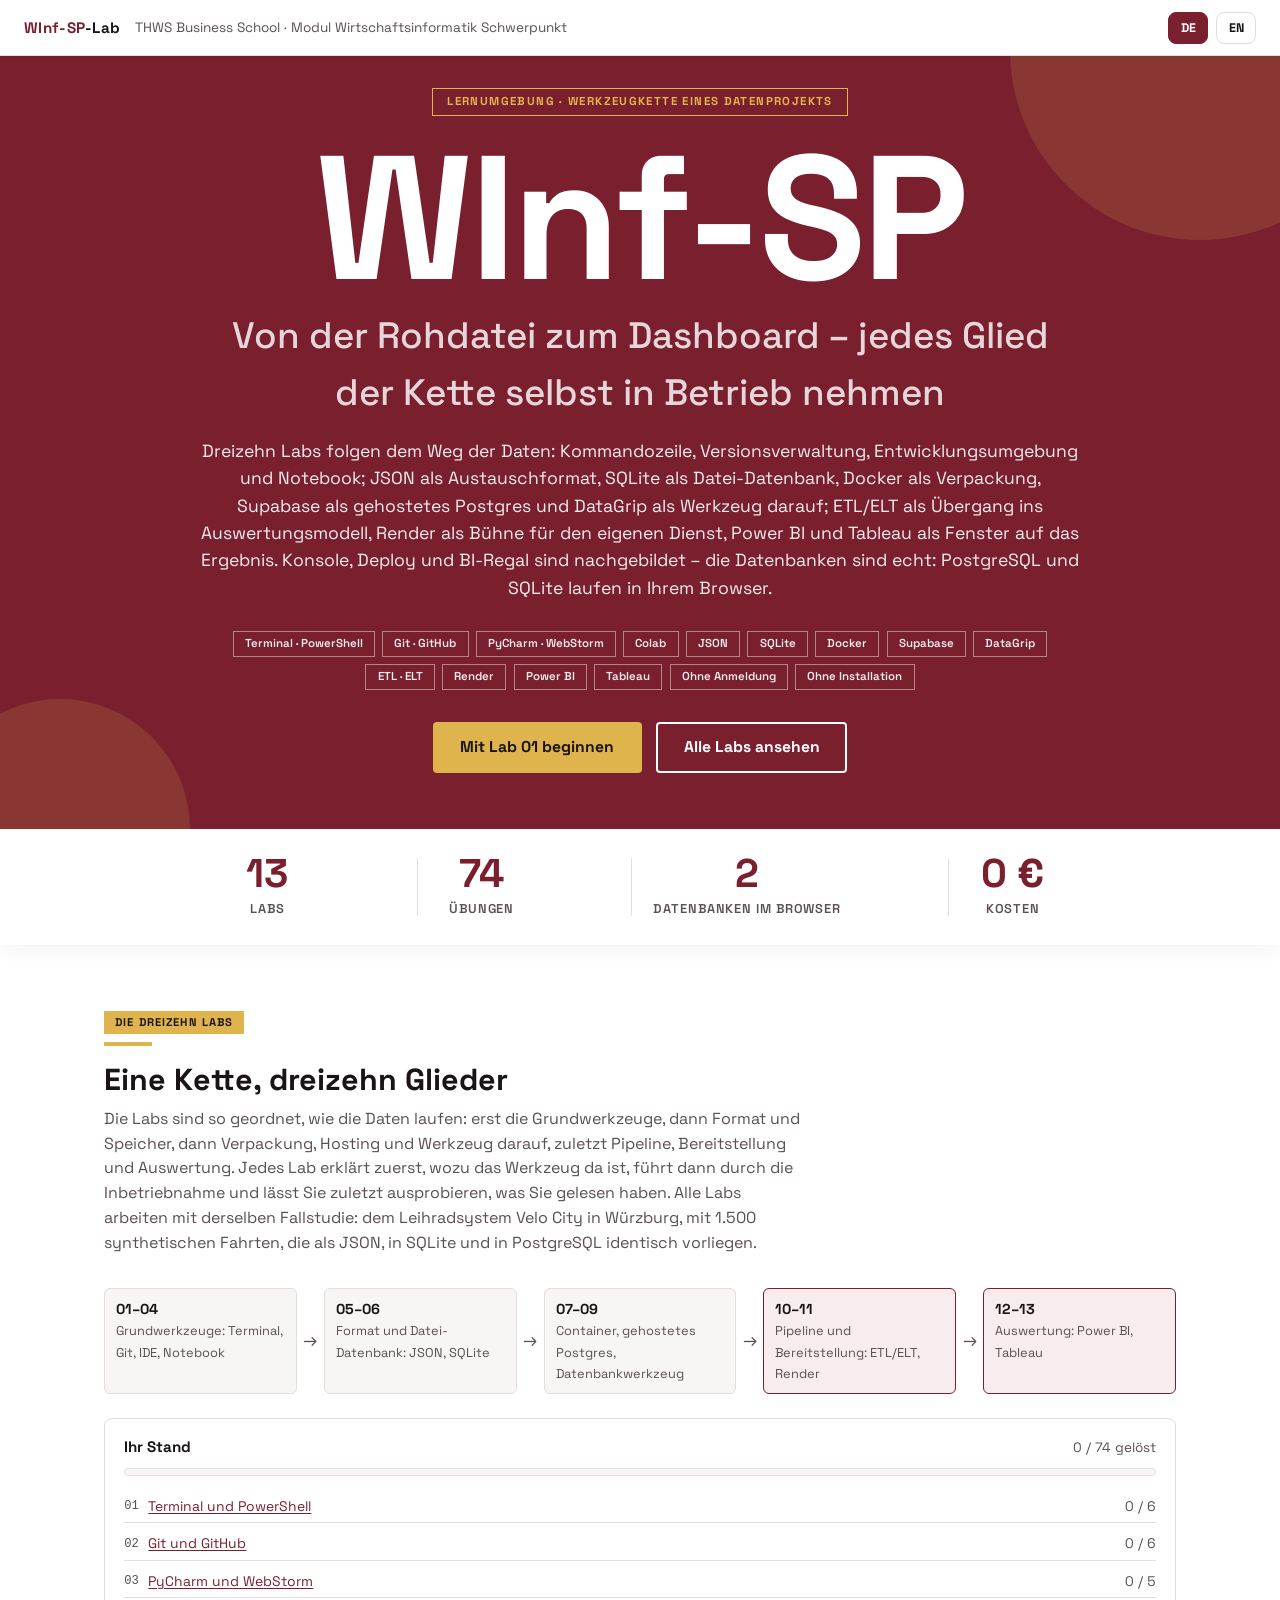
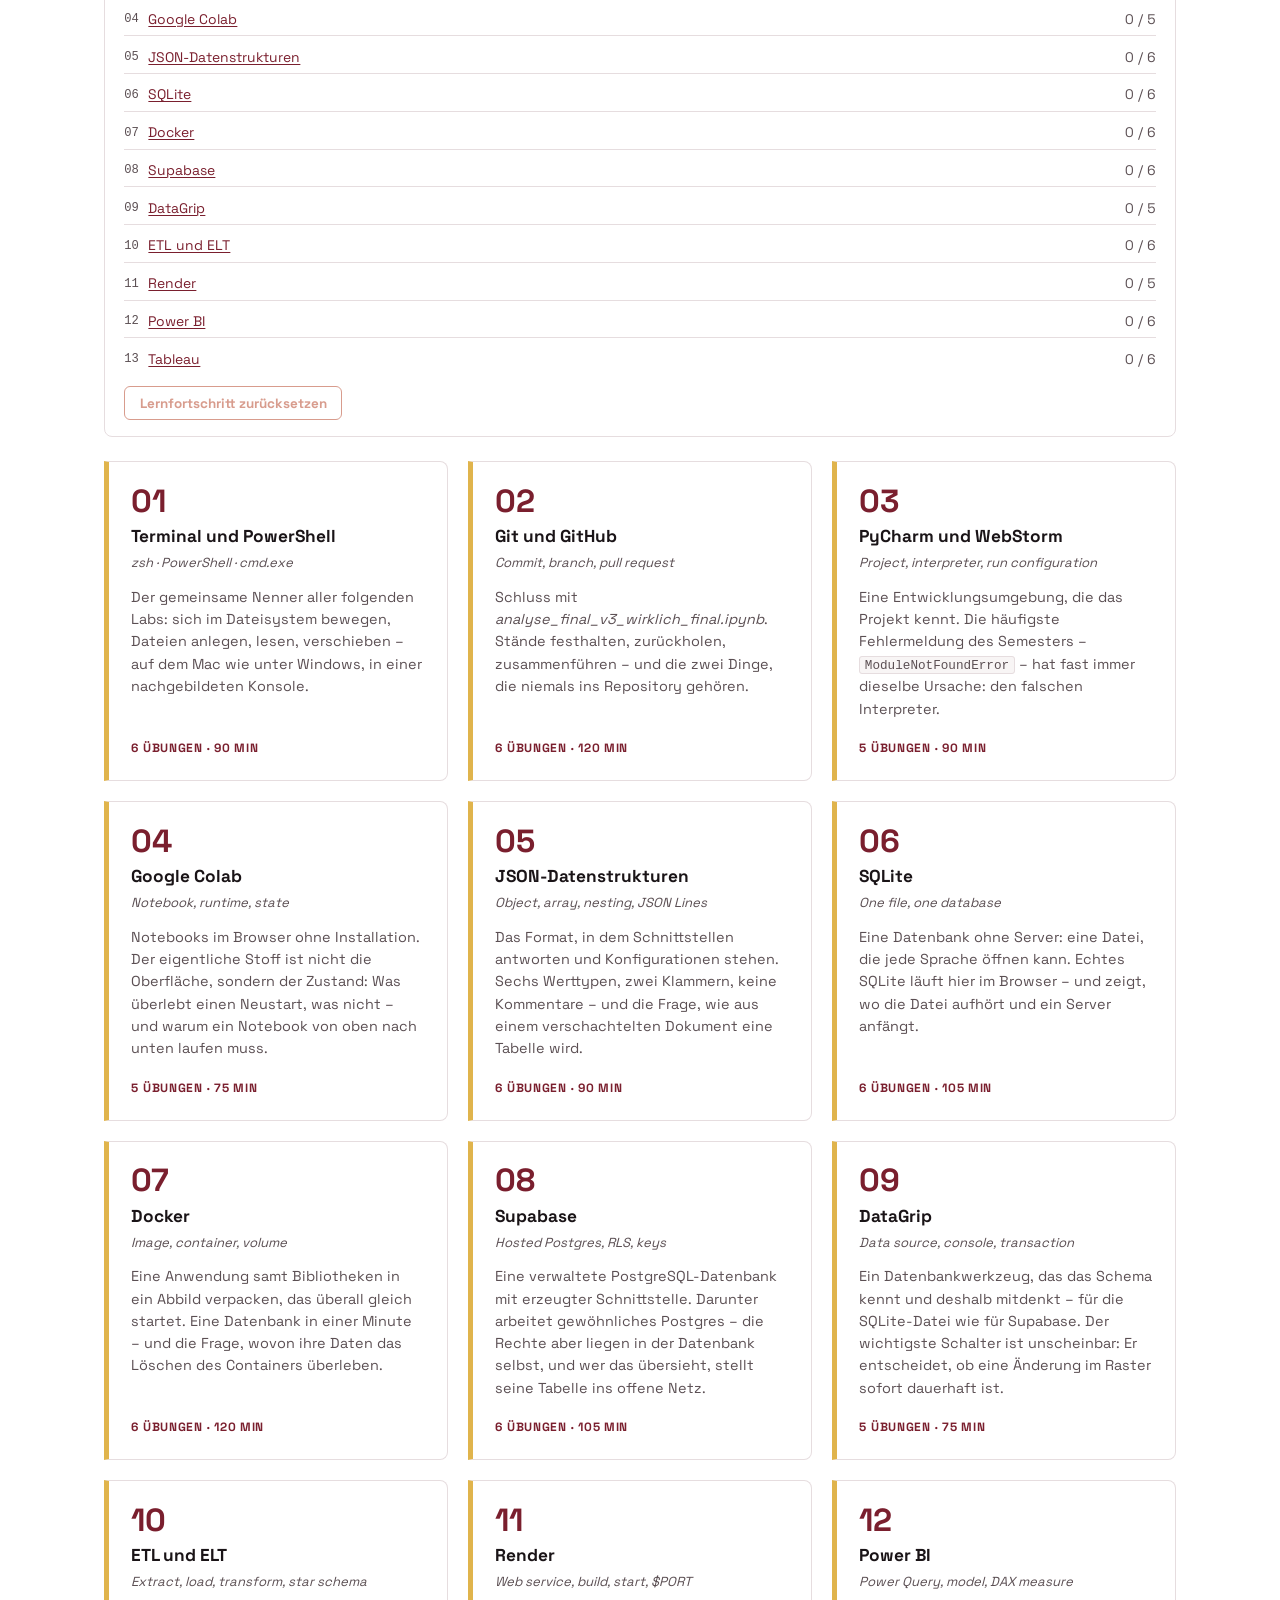
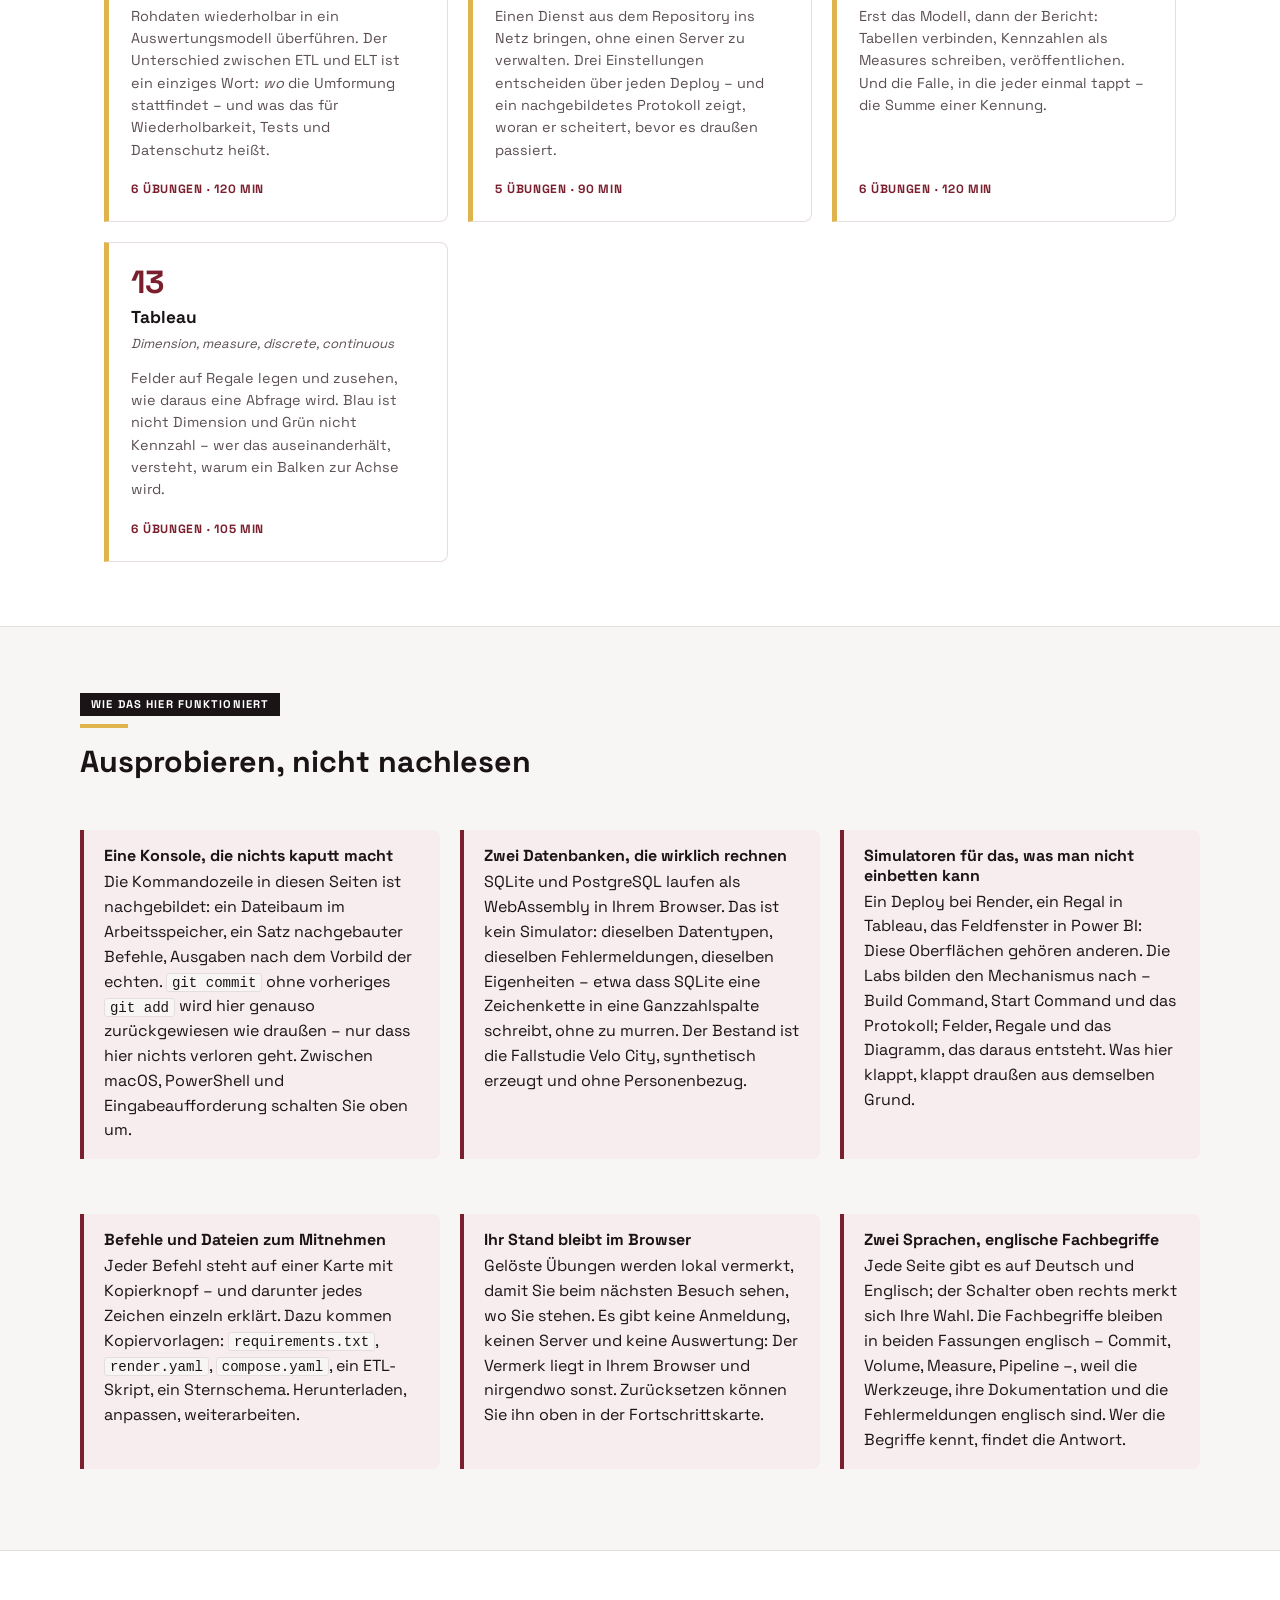
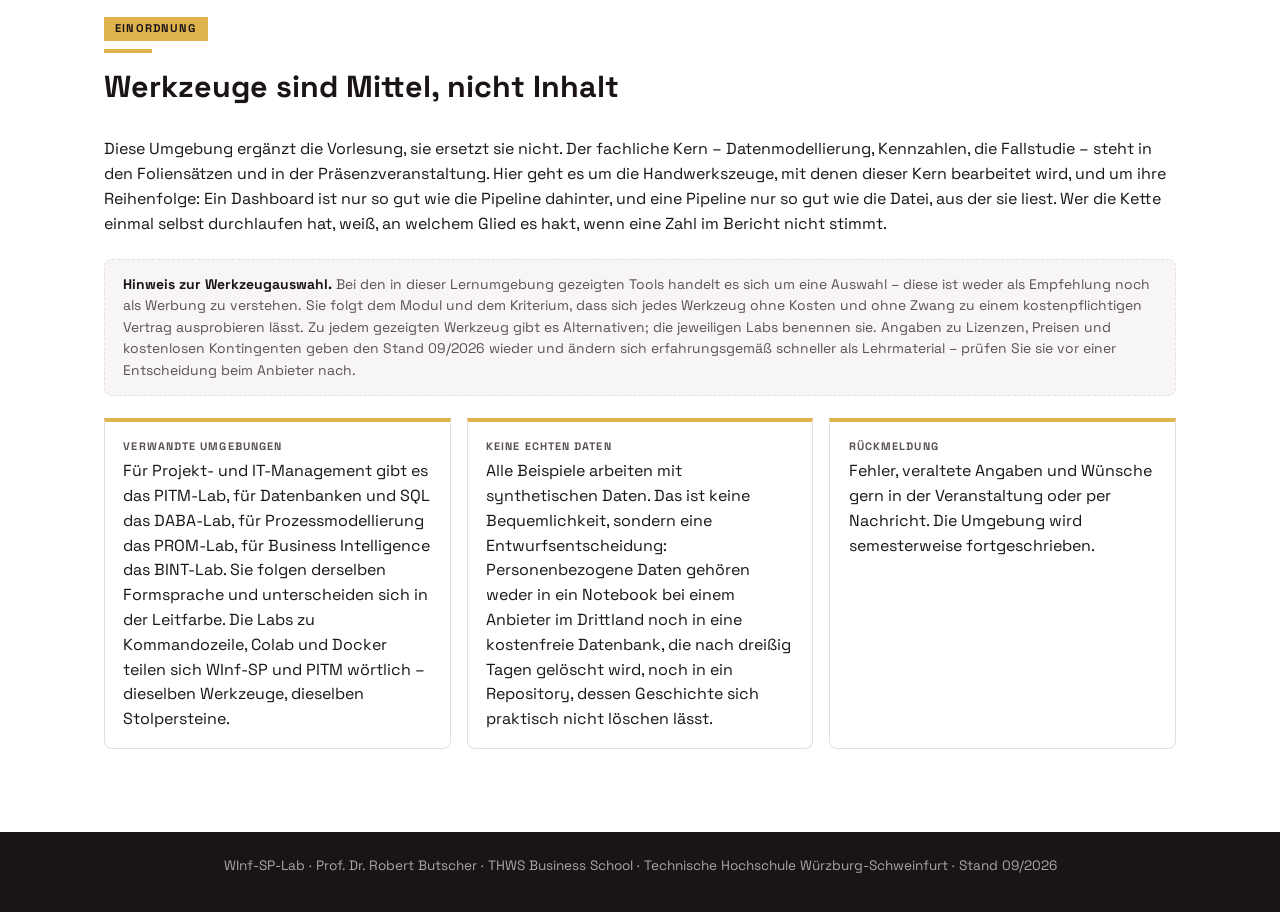
==== index.html @ fbc83c8d "WInf-SP-Lab: dreizehn Labs zur Werkzeugkette eines Datenprojekts Terminal, Git/GitHub, PyCharm/WebSt" ====
<!DOCTYPE html>
<html lang="de" data-lang="de">
<head>
  <meta charset="UTF-8" />
  <meta name="viewport" content="width=device-width, initial-scale=1.0" />
  <title>WInf-SP-Lab · Modul Wirtschaftsinformatik Schwerpunkt · THWS Business School</title>
  <meta name="winf:titel-en" content="WInf-SP-Lab · Business informatics specialisation module · THWS Business School" />
  <meta name="description" content="Interaktive Lernumgebung zur Werkzeugkette eines Datenprojekts: Terminal, Git und GitHub, PyCharm und WebStorm, Colab, JSON, SQLite, Docker, Supabase, DataGrip, ETL/ELT, Render, Power BI und Tableau – zum Ausprobieren im Browser, ohne Anmeldung und ohne Installation." />
  <link rel="preconnect" href="https://fonts.googleapis.com">
  <link rel="preconnect" href="https://fonts.gstatic.com" crossorigin>
  <link href="https://fonts.googleapis.com/css2?family=Space+Grotesk:wght@400;500;600;700;800&display=swap" rel="stylesheet">
  <link rel="stylesheet" href="assets/winf.css" />
  <link rel="icon" href="data:image/svg+xml,<svg xmlns='http://www.w3.org/2000/svg' viewBox='0 0 32 32'><rect width='32' height='32' fill='%237A1F2E'/><text x='16' y='23' font-family='sans-serif' font-size='18' font-weight='bold' text-anchor='middle' fill='%23E0B44C'>W</text></svg>" />
</head>
<body>

<header class="header">
  <div class="header-left">
    <a class="header-logo" href="index.html"><span class="mark">WInf-SP</span>-Lab</a>
    <span class="header-back">
      <span lang="de">THWS Business School · Modul Wirtschaftsinformatik Schwerpunkt</span>
      <span lang="en">THWS Business School · Business informatics specialisation module</span>
    </span>
  </div>
  <div class="header-right">
    <button class="lang-btn active" data-lang-btn="de" aria-pressed="true">DE</button>
    <button class="lang-btn" data-lang-btn="en" aria-pressed="false">EN</button>
  </div>
</header>

<section class="hero">
  <div class="hero-inner">
    <span class="hero-tag">
      <span lang="de">Lernumgebung · Werkzeugkette eines Datenprojekts</span>
      <span lang="en">Learning environment · The tool chain of a data project</span>
    </span>
    <h1 class="hero-title">WInf-SP</h1>
    <p class="hero-subtitle">
      <span lang="de">Von der Rohdatei zum Dashboard – jedes Glied der Kette selbst in Betrieb nehmen</span>
      <span lang="en">From raw file to dashboard – putting every link of the chain into operation yourself</span>
    </p>
    <p class="hero-desc">
      <span lang="de">Dreizehn Labs folgen dem Weg der Daten: Kommandozeile, Versionsverwaltung, Entwicklungsumgebung
        und Notebook; JSON als Austauschformat, SQLite als Datei-Datenbank, Docker als Verpackung, Supabase als
        gehostetes Postgres und DataGrip als Werkzeug darauf; ETL/ELT als Übergang ins Auswertungsmodell, Render als
        Bühne für den eigenen Dienst, Power BI und Tableau als Fenster auf das Ergebnis. Konsole, Deploy und BI-Regal
        sind nachgebildet – die Datenbanken sind echt: PostgreSQL und SQLite laufen in Ihrem Browser.</span>
      <span lang="en">Thirteen labs follow the path of the data: command line, version control, development environment
        and notebook; JSON as the exchange format, SQLite as the file database, Docker as the packaging, Supabase as
        hosted Postgres and DataGrip as the tool on top; ETL/ELT as the passage into the analytical model, Render as the
        stage for your own service, Power BI and Tableau as the window on the result. Console, deploy and BI shelf are
        modelled – the databases are real: PostgreSQL and SQLite run in your browser.</span>
    </p>
    <div class="hero-badges">
      <span class="hero-badge">Terminal · PowerShell</span>
      <span class="hero-badge">Git · GitHub</span>
      <span class="hero-badge">PyCharm · WebStorm</span>
      <span class="hero-badge">Colab</span>
      <span class="hero-badge">JSON</span>
      <span class="hero-badge">SQLite</span>
      <span class="hero-badge">Docker</span>
      <span class="hero-badge">Supabase</span>
      <span class="hero-badge">DataGrip</span>
      <span class="hero-badge">ETL · ELT</span>
      <span class="hero-badge">Render</span>
      <span class="hero-badge">Power BI</span>
      <span class="hero-badge">Tableau</span>
      <span class="hero-badge"><span lang="de">Ohne Anmeldung</span><span lang="en">No sign-up</span></span>
      <span class="hero-badge"><span lang="de">Ohne Installation</span><span lang="en">No installation</span></span>
    </div>
    <div class="cta-row">
      <a class="btn solid" href="lab-01-terminal.html" data-lab-link>
        <span lang="de">Mit Lab 01 beginnen</span><span lang="en">Start with lab 01</span>
      </a>
      <a class="btn" href="#labs">
        <span lang="de">Alle Labs ansehen</span><span lang="en">See all labs</span>
      </a>
    </div>
  </div>
</section>

<div class="stats-bar">
  <div class="stats-grid">
    <div class="stat-item"><div class="stat-value">13</div><div class="stat-label">Labs</div></div>
    <div class="stat-item"><div class="stat-value">74</div><div class="stat-label"><span lang="de">Übungen</span><span lang="en">Exercises</span></div></div>
    <div class="stat-item"><div class="stat-value">2</div><div class="stat-label"><span lang="de">Datenbanken im Browser</span><span lang="en">Databases in the browser</span></div></div>
    <div class="stat-item"><div class="stat-value">0 €</div><div class="stat-label"><span lang="de">Kosten</span><span lang="en">Cost</span></div></div>
  </div>
</div>

<main>

<section class="section" id="labs">
  <div class="section-head">
    <span class="badge"><span lang="de">Die dreizehn Labs</span><span lang="en">The thirteen labs</span></span>
    <div class="accent-line"></div>
    <h2>
      <span lang="de">Eine Kette, dreizehn Glieder</span>
      <span lang="en">One chain, thirteen links</span>
    </h2>
    <p>
      <span lang="de">Die Labs sind so geordnet, wie die Daten laufen: erst die Grundwerkzeuge, dann Format und
        Speicher, dann Verpackung, Hosting und Werkzeug darauf, zuletzt Pipeline, Bereitstellung und Auswertung. Jedes
        Lab erklärt zuerst, wozu das Werkzeug da ist, führt dann durch die Inbetriebnahme und lässt Sie zuletzt
        ausprobieren, was Sie gelesen haben. Alle Labs arbeiten mit derselben Fallstudie: dem Leihradsystem Velo City
        in Würzburg, mit 1.500 synthetischen Fahrten, die als JSON, in SQLite und in PostgreSQL identisch
        vorliegen.</span>
      <span lang="en">The labs are ordered the way the data flows: first the basic tools, then format and storage, then
        packaging, hosting and the tool on top, finally pipeline, deployment and analysis. Every lab first explains what
        the tool is for, then walks through setting it up, and finally lets you try out what you have read. All labs
        work with the same case study: the Velo City bike-sharing system in Würzburg, with 1,500 synthetic rides that
        exist identically as JSON, in SQLite and in PostgreSQL.</span>
    </p>
  </div>
  <div class="kette">
    <div class="glied hell"><span class="titel">01–04</span><span class="was"><span lang="de">Grundwerkzeuge: Terminal, Git, IDE, Notebook</span><span lang="en">Basic tools: terminal, Git, IDE, notebook</span></span></div>
    <span class="pfeil">→</span>
    <div class="glied hell"><span class="titel">05–06</span><span class="was"><span lang="de">Format und Datei-Datenbank: JSON, SQLite</span><span lang="en">Format and file database: JSON, SQLite</span></span></div>
    <span class="pfeil">→</span>
    <div class="glied hell"><span class="titel">07–09</span><span class="was"><span lang="de">Container, gehostetes Postgres, Datenbankwerkzeug</span><span lang="en">Container, hosted Postgres, database tool</span></span></div>
    <span class="pfeil">→</span>
    <div class="glied betont"><span class="titel">10–11</span><span class="was"><span lang="de">Pipeline und Bereitstellung: ETL/ELT, Render</span><span lang="en">Pipeline and deployment: ETL/ELT, Render</span></span></div>
    <span class="pfeil">→</span>
    <div class="glied betont"><span class="titel">12–13</span><span class="was"><span lang="de">Auswertung: Power BI, Tableau</span><span lang="en">Analysis: Power BI, Tableau</span></span></div>
  </div>
  <div data-fortschritt></div>
  <div class="labs-grid">

    <a class="lab-card" href="lab-01-terminal.html" data-lab-link>
      <div class="lab-num">01</div>
      <h3><span lang="de">Terminal und PowerShell</span><span lang="en">Terminal and PowerShell</span></h3>
      <div class="sub">zsh · PowerShell · cmd.exe</div>
      <div class="desc"><span lang="de">Der gemeinsame Nenner aller folgenden Labs: sich im Dateisystem bewegen, Dateien anlegen, lesen, verschieben – auf dem Mac wie unter Windows, in einer nachgebildeten Konsole.</span><span lang="en">The common denominator of all following labs: moving around the file system, creating, reading and moving files – on a Mac as on Windows, in a simulated console.</span></div>
      <div class="meta">6 <span lang="de">Übungen</span><span lang="en">exercises</span> · <span lang="de">90 Min</span><span lang="en">90 min</span></div>
    </a>

    <a class="lab-card" href="lab-02-github.html" data-lab-link>
      <div class="lab-num">02</div>
      <h3><span lang="de">Git und GitHub</span><span lang="en">Git and GitHub</span></h3>
      <div class="sub">Commit, branch, pull request</div>
      <div class="desc"><span lang="de">Schluss mit <em>analyse_final_v3_wirklich_final.ipynb</em>. Stände festhalten, zurückholen, zusammenführen – und die zwei Dinge, die niemals ins Repository gehören.</span><span lang="en">An end to <em>analysis_final_v3_really_final.ipynb</em>. Record, recover and merge states – and the two things that must never enter a repository.</span></div>
      <div class="meta">6 <span lang="de">Übungen</span><span lang="en">exercises</span> · <span lang="de">120 Min</span><span lang="en">120 min</span></div>
    </a>

    <a class="lab-card" href="lab-03-ide.html" data-lab-link>
      <div class="lab-num">03</div>
      <h3><span lang="de">PyCharm und WebStorm</span><span lang="en">PyCharm and WebStorm</span></h3>
      <div class="sub">Project, interpreter, run configuration</div>
      <div class="desc"><span lang="de">Eine Entwicklungsumgebung, die das Projekt kennt. Die häufigste Fehlermeldung des Semesters – <code>ModuleNotFoundError</code> – hat fast immer dieselbe Ursache: den falschen Interpreter.</span><span lang="en">A development environment that knows the project. The most common error message of the semester – <code>ModuleNotFoundError</code> – almost always has the same cause: the wrong interpreter.</span></div>
      <div class="meta">5 <span lang="de">Übungen</span><span lang="en">exercises</span> · <span lang="de">90 Min</span><span lang="en">90 min</span></div>
    </a>

    <a class="lab-card" href="lab-04-colab.html" data-lab-link>
      <div class="lab-num">04</div>
      <h3>Google Colab</h3>
      <div class="sub">Notebook, runtime, state</div>
      <div class="desc"><span lang="de">Notebooks im Browser ohne Installation. Der eigentliche Stoff ist nicht die Oberfläche, sondern der Zustand: Was überlebt einen Neustart, was nicht – und warum ein Notebook von oben nach unten laufen muss.</span><span lang="en">Notebooks in the browser without installation. The real subject is not the interface but the state: what survives a restart, what does not – and why a notebook has to run from top to bottom.</span></div>
      <div class="meta">5 <span lang="de">Übungen</span><span lang="en">exercises</span> · <span lang="de">75 Min</span><span lang="en">75 min</span></div>
    </a>

    <a class="lab-card" href="lab-05-json.html" data-lab-link>
      <div class="lab-num">05</div>
      <h3><span lang="de">JSON-Datenstrukturen</span><span lang="en">JSON data structures</span></h3>
      <div class="sub">Object, array, nesting, JSON Lines</div>
      <div class="desc"><span lang="de">Das Format, in dem Schnittstellen antworten und Konfigurationen stehen. Sechs Werttypen, zwei Klammern, keine Kommentare – und die Frage, wie aus einem verschachtelten Dokument eine Tabelle wird.</span><span lang="en">The format APIs answer in and configurations are written in. Six value types, two brackets, no comments – and the question of how a nested document becomes a table.</span></div>
      <div class="meta">6 <span lang="de">Übungen</span><span lang="en">exercises</span> · <span lang="de">90 Min</span><span lang="en">90 min</span></div>
    </a>

    <a class="lab-card" href="lab-06-sqlite.html" data-lab-link>
      <div class="lab-num">06</div>
      <h3>SQLite</h3>
      <div class="sub">One file, one database</div>
      <div class="desc"><span lang="de">Eine Datenbank ohne Server: eine Datei, die jede Sprache öffnen kann. Echtes SQLite läuft hier im Browser – und zeigt, wo die Datei aufhört und ein Server anfängt.</span><span lang="en">A database without a server: one file any language can open. Real SQLite runs in the browser here – and shows where the file ends and a server begins.</span></div>
      <div class="meta">6 <span lang="de">Übungen</span><span lang="en">exercises</span> · <span lang="de">105 Min</span><span lang="en">105 min</span></div>
    </a>

    <a class="lab-card" href="lab-07-docker.html" data-lab-link>
      <div class="lab-num">07</div>
      <h3>Docker</h3>
      <div class="sub">Image, container, volume</div>
      <div class="desc"><span lang="de">Eine Anwendung samt Bibliotheken in ein Abbild verpacken, das überall gleich startet. Eine Datenbank in einer Minute – und die Frage, wovon ihre Daten das Löschen des Containers überleben.</span><span lang="en">Packing an application with its libraries into an image that starts the same everywhere. A database in one minute – and the question of what makes its data survive the container's deletion.</span></div>
      <div class="meta">6 <span lang="de">Übungen</span><span lang="en">exercises</span> · <span lang="de">120 Min</span><span lang="en">120 min</span></div>
    </a>

    <a class="lab-card" href="lab-08-supabase.html" data-lab-link>
      <div class="lab-num">08</div>
      <h3>Supabase</h3>
      <div class="sub">Hosted Postgres, RLS, keys</div>
      <div class="desc"><span lang="de">Eine verwaltete PostgreSQL-Datenbank mit erzeugter Schnittstelle. Darunter arbeitet gewöhnliches Postgres – die Rechte aber liegen in der Datenbank selbst, und wer das übersieht, stellt seine Tabelle ins offene Netz.</span><span lang="en">A managed PostgreSQL database with a generated interface. Underneath sits ordinary Postgres – but the permissions live in the database itself, and whoever overlooks that puts their table on the open internet.</span></div>
      <div class="meta">6 <span lang="de">Übungen</span><span lang="en">exercises</span> · <span lang="de">105 Min</span><span lang="en">105 min</span></div>
    </a>

    <a class="lab-card" href="lab-09-datagrip.html" data-lab-link>
      <div class="lab-num">09</div>
      <h3>DataGrip</h3>
      <div class="sub">Data source, console, transaction</div>
      <div class="desc"><span lang="de">Ein Datenbankwerkzeug, das das Schema kennt und deshalb mitdenkt – für die SQLite-Datei wie für Supabase. Der wichtigste Schalter ist unscheinbar: Er entscheidet, ob eine Änderung im Raster sofort dauerhaft ist.</span><span lang="en">A database tool that knows the schema and therefore thinks along – for the SQLite file as for Supabase. The most important switch is inconspicuous: it decides whether a change in the grid is immediately permanent.</span></div>
      <div class="meta">5 <span lang="de">Übungen</span><span lang="en">exercises</span> · <span lang="de">75 Min</span><span lang="en">75 min</span></div>
    </a>

    <a class="lab-card" href="lab-10-etl.html" data-lab-link>
      <div class="lab-num">10</div>
      <h3><span lang="de">ETL und ELT</span><span lang="en">ETL and ELT</span></h3>
      <div class="sub">Extract, load, transform, star schema</div>
      <div class="desc"><span lang="de">Rohdaten wiederholbar in ein Auswertungsmodell überführen. Der Unterschied zwischen ETL und ELT ist ein einziges Wort: <em>wo</em> die Umformung stattfindet – und was das für Wiederholbarkeit, Tests und Datenschutz heißt.</span><span lang="en">Turning raw data into an analytical model repeatably. The difference between ETL and ELT is a single word: <em>where</em> the transformation takes place – and what that means for repeatability, tests and data protection.</span></div>
      <div class="meta">6 <span lang="de">Übungen</span><span lang="en">exercises</span> · <span lang="de">120 Min</span><span lang="en">120 min</span></div>
    </a>

    <a class="lab-card" href="lab-11-render.html" data-lab-link>
      <div class="lab-num">11</div>
      <h3>Render</h3>
      <div class="sub">Web service, build, start, $PORT</div>
      <div class="desc"><span lang="de">Einen Dienst aus dem Repository ins Netz bringen, ohne einen Server zu verwalten. Drei Einstellungen entscheiden über jeden Deploy – und ein nachgebildetes Protokoll zeigt, woran er scheitert, bevor es draußen passiert.</span><span lang="en">Bringing a service from the repository online without managing a server. Three settings decide every deploy – and a simulated log shows what it fails on before it happens outside.</span></div>
      <div class="meta">5 <span lang="de">Übungen</span><span lang="en">exercises</span> · <span lang="de">90 Min</span><span lang="en">90 min</span></div>
    </a>

    <a class="lab-card" href="lab-12-powerbi.html" data-lab-link>
      <div class="lab-num">12</div>
      <h3>Power BI</h3>
      <div class="sub">Power Query, model, DAX measure</div>
      <div class="desc"><span lang="de">Erst das Modell, dann der Bericht: Tabellen verbinden, Kennzahlen als Measures schreiben, veröffentlichen. Und die Falle, in die jeder einmal tappt – die Summe einer Kennung.</span><span lang="en">Model first, report second: relate tables, write metrics as measures, publish. And the trap everyone falls into once – the sum of an identifier.</span></div>
      <div class="meta">6 <span lang="de">Übungen</span><span lang="en">exercises</span> · <span lang="de">120 Min</span><span lang="en">120 min</span></div>
    </a>

    <a class="lab-card" href="lab-13-tableau.html" data-lab-link>
      <div class="lab-num">13</div>
      <h3>Tableau</h3>
      <div class="sub">Dimension, measure, discrete, continuous</div>
      <div class="desc"><span lang="de">Felder auf Regale legen und zusehen, wie daraus eine Abfrage wird. Blau ist nicht Dimension und Grün nicht Kennzahl – wer das auseinanderhält, versteht, warum ein Balken zur Achse wird.</span><span lang="en">Putting fields on shelves and watching a query emerge. Blue is not dimension and green is not measure – whoever keeps that apart understands why a bar becomes an axis.</span></div>
      <div class="meta">6 <span lang="de">Übungen</span><span lang="en">exercises</span> · <span lang="de">105 Min</span><span lang="en">105 min</span></div>
    </a>

  </div>
</section>

<section class="section soft">
  <div class="inner">
    <div class="section-head">
      <span class="badge dark"><span lang="de">Wie das hier funktioniert</span><span lang="en">How this works</span></span>
      <div class="accent-line"></div>
      <h2><span lang="de">Ausprobieren, nicht nachlesen</span><span lang="en">Try it, don't just read it</span></h2>
    </div>
    <div class="labs-grid">
      <div class="concept-box">
        <h3><span lang="de">Eine Konsole, die nichts kaputt macht</span><span lang="en">A console that breaks nothing</span></h3>
        <p><span lang="de">Die Kommandozeile in diesen Seiten ist nachgebildet: ein Dateibaum im Arbeitsspeicher, ein
          Satz nachgebauter Befehle, Ausgaben nach dem Vorbild der echten. <code>git commit</code> ohne vorheriges
          <code>git add</code> wird hier genauso zurückgewiesen wie draußen – nur dass hier nichts verloren geht.
          Zwischen macOS, PowerShell und Eingabeaufforderung schalten Sie oben um.</span>
        <span lang="en">The command line in these pages is a model: a file tree in memory, a set of rebuilt commands,
          output modelled on the real thing. <code>git commit</code> without a prior <code>git add</code> is rejected
          here just as it is outside – except that nothing is lost here. Switch between macOS, PowerShell and Command
          Prompt at the top.</span></p>
      </div>
      <div class="concept-box">
        <h3><span lang="de">Zwei Datenbanken, die wirklich rechnen</span><span lang="en">Two databases that really compute</span></h3>
        <p><span lang="de">SQLite und PostgreSQL laufen als WebAssembly in Ihrem Browser. Das ist kein Simulator:
          dieselben Datentypen, dieselben Fehlermeldungen, dieselben Eigenheiten – etwa dass SQLite eine Zeichenkette
          in eine Ganzzahlspalte schreibt, ohne zu murren. Der Bestand ist die Fallstudie Velo City, synthetisch
          erzeugt und ohne Personenbezug.</span>
        <span lang="en">SQLite and PostgreSQL run as WebAssembly in your browser. That is not a simulator: same data
          types, same error messages, same quirks – such as SQLite writing a string into an integer column without
          complaint. The data is the Velo City case study, synthetically generated and without personal data.</span></p>
      </div>
      <div class="concept-box">
        <h3><span lang="de">Simulatoren für das, was man nicht einbetten kann</span><span lang="en">Simulators for what cannot be embedded</span></h3>
        <p><span lang="de">Ein Deploy bei Render, ein Regal in Tableau, das Feldfenster in Power BI: Diese Oberflächen
          gehören anderen. Die Labs bilden den Mechanismus nach – Build Command, Start Command und das Protokoll;
          Felder, Regale und das Diagramm, das daraus entsteht. Was hier klappt, klappt draußen aus demselben
          Grund.</span>
        <span lang="en">A deploy on Render, a shelf in Tableau, the field pane in Power BI: these interfaces belong to
          others. The labs model the mechanism – build command, start command and the log; fields, shelves and the
          chart that emerges. What works here works outside for the same reason.</span></p>
      </div>
      <div class="concept-box">
        <h3><span lang="de">Befehle und Dateien zum Mitnehmen</span><span lang="en">Commands and files to take away</span></h3>
        <p><span lang="de">Jeder Befehl steht auf einer Karte mit Kopierknopf – und darunter jedes Zeichen einzeln
          erklärt. Dazu kommen Kopiervorlagen: <code>requirements.txt</code>, <code>render.yaml</code>,
          <code>compose.yaml</code>, ein ETL-Skript, ein Sternschema. Herunterladen, anpassen, weiterarbeiten.</span>
        <span lang="en">Every command sits on a card with a copy button – and below it, every character explained. Plus
          templates to copy: <code>requirements.txt</code>, <code>render.yaml</code>, <code>compose.yaml</code>, an ETL
          script, a star schema. Download, adapt, carry on.</span></p>
      </div>
      <div class="concept-box">
        <h3><span lang="de">Ihr Stand bleibt im Browser</span><span lang="en">Your progress stays in the browser</span></h3>
        <p><span lang="de">Gelöste Übungen werden lokal vermerkt, damit Sie beim nächsten Besuch sehen, wo Sie
          stehen. Es gibt keine Anmeldung, keinen Server und keine Auswertung: Der Vermerk liegt in Ihrem Browser
          und nirgendwo sonst. Zurücksetzen können Sie ihn oben in der Fortschrittskarte.</span>
        <span lang="en">Solved exercises are noted locally so you can see where you stand next time. There is no
          sign-in, no server and no tracking: the note lives in your browser and nowhere else. You can reset it in
          the progress card above.</span></p>
      </div>
      <div class="concept-box">
        <h3><span lang="de">Zwei Sprachen, englische Fachbegriffe</span><span lang="en">Two languages, English terms</span></h3>
        <p><span lang="de">Jede Seite gibt es auf Deutsch und Englisch; der Schalter oben rechts merkt sich Ihre Wahl.
          Die Fachbegriffe bleiben in beiden Fassungen englisch – Commit, Volume, Measure, Pipeline –, weil die
          Werkzeuge, ihre Dokumentation und die Fehlermeldungen englisch sind. Wer die Begriffe kennt, findet die
          Antwort.</span>
        <span lang="en">Every page exists in German and English; the switch at the top right remembers your choice.
          The technical terms stay English in both versions – commit, volume, measure, pipeline – because the tools,
          their documentation and their error messages are English. Whoever knows the terms finds the answer.</span></p>
      </div>
    </div>
  </div>
</section>

<section class="section">
  <div class="section-head">
    <span class="badge"><span lang="de">Einordnung</span><span lang="en">Context</span></span>
    <div class="accent-line"></div>
    <h2><span lang="de">Werkzeuge sind Mittel, nicht Inhalt</span><span lang="en">Tools are means, not content</span></h2>
  </div>
  <p>
    <span lang="de">Diese Umgebung ergänzt die Vorlesung, sie ersetzt sie nicht. Der fachliche Kern – Datenmodellierung,
      Kennzahlen, die Fallstudie – steht in den Foliensätzen und in der Präsenzveranstaltung. Hier geht es um die
      Handwerkszeuge, mit denen dieser Kern bearbeitet wird, und um ihre Reihenfolge: Ein Dashboard ist nur so gut wie
      die Pipeline dahinter, und eine Pipeline nur so gut wie die Datei, aus der sie liest. Wer die Kette einmal
      selbst durchlaufen hat, weiß, an welchem Glied es hakt, wenn eine Zahl im Bericht nicht stimmt.</span>
    <span lang="en">This environment complements the lecture, it does not replace it. The subject matter itself – data
      modelling, metrics, the case study – lives in the slide sets and in class. What this is about is the craft tools
      that subject matter is worked with, and their order: a dashboard is only as good as the pipeline behind it, and a
      pipeline only as good as the file it reads from. Whoever has walked the chain once knows which link is stuck when
      a number in the report is wrong.</span>
  </p>
  <div class="auswahl-hinweis">
    <p>
      <span lang="de"><strong>Hinweis zur Werkzeugauswahl.</strong> Bei den in dieser Lernumgebung gezeigten Tools
        handelt es sich um eine Auswahl – diese ist weder als Empfehlung noch als Werbung zu verstehen. Sie folgt dem
        Modul und dem Kriterium, dass sich jedes Werkzeug ohne Kosten und ohne Zwang zu einem kostenpflichtigen Vertrag
        ausprobieren lässt. Zu jedem gezeigten Werkzeug gibt es Alternativen; die jeweiligen Labs benennen sie. Angaben
        zu Lizenzen, Preisen und kostenlosen Kontingenten geben den Stand 09/2026 wieder und ändern sich
        erfahrungsgemäß schneller als Lehrmaterial – prüfen Sie sie vor einer Entscheidung beim Anbieter nach.</span>
      <span lang="en"><strong>Note on the selection of tools.</strong> The tools shown in this learning environment are
        a selection – it is meant neither as a recommendation nor as advertising. It follows the module and the
        criterion that every tool can be tried out at no cost and without being forced into a paid contract. There are
        alternatives to every tool shown; the individual labs name them. Statements about licences, prices and free
        allowances reflect the situation in 09/2026 and, in experience, change faster than teaching material – check
        them with the provider before making a decision.</span>
    </p>
  </div>
  <div class="karten">
    <div class="karte">
      <div class="kopfzeile"><span lang="de">Verwandte Umgebungen</span><span lang="en">Related environments</span></div>
      <p><span lang="de">Für Projekt- und IT-Management gibt es das PITM-Lab, für Datenbanken und SQL das DABA-Lab, für
        Prozessmodellierung das PROM-Lab, für Business Intelligence das BINT-Lab. Sie folgen derselben Formsprache und
        unterscheiden sich in der Leitfarbe. Die Labs zu Kommandozeile, Colab und Docker teilen sich WInf-SP und PITM
        wörtlich – dieselben Werkzeuge, dieselben Stolpersteine.</span>
      <span lang="en">For project and IT management there is the PITM lab, for databases and SQL the DABA lab, for
        process modelling the PROM lab, for business intelligence the BINT lab. They follow the same design language
        and differ in their lead colour. The labs on the command line, Colab and Docker are shared word for word between
        WInf-SP and PITM – the same tools, the same stumbling blocks.</span></p>
    </div>
    <div class="karte">
      <div class="kopfzeile"><span lang="de">Keine echten Daten</span><span lang="en">No real data</span></div>
      <p><span lang="de">Alle Beispiele arbeiten mit synthetischen Daten. Das ist keine Bequemlichkeit, sondern eine
        Entwurfsentscheidung: Personenbezogene Daten gehören weder in ein Notebook bei einem Anbieter im Drittland noch
        in eine kostenfreie Datenbank, die nach dreißig Tagen gelöscht wird, noch in ein Repository, dessen Geschichte
        sich praktisch nicht löschen lässt.</span>
      <span lang="en">All examples work with synthetic data. That is not convenience but a design decision: personal
        data belongs neither in a notebook at a provider in a third country, nor in a free database deleted after thirty
        days, nor in a repository whose history is practically impossible to erase.</span></p>
    </div>
    <div class="karte">
      <div class="kopfzeile"><span lang="de">Rückmeldung</span><span lang="en">Feedback</span></div>
      <p><span lang="de">Fehler, veraltete Angaben und Wünsche gern in der Veranstaltung oder per Nachricht. Die
        Umgebung wird semesterweise fortgeschrieben.</span>
      <span lang="en">Mistakes, outdated statements and suggestions are welcome in class or by message. The
        environment is updated each semester.</span></p>
    </div>
  </div>
</section>

</main>

<footer class="footer">
  <p>
    <span lang="de">WInf-SP-Lab · Prof. Dr. Robert Butscher · THWS Business School · Technische Hochschule
      Würzburg-Schweinfurt · Stand 09/2026</span>
    <span lang="en">WInf-SP-Lab · Prof. Dr. Robert Butscher · THWS Business School · Technische Hochschule
      Würzburg-Schweinfurt · as of 09/2026</span>
  </p>
</footer>

<script type="module" src="assets/winf.js"></script>
</body>
</html>
---- assets/winf.css ----
/* ===========================================================================
   WInf-SP-Lab · Gemeinsames Stylesheet
   Modul Wirtschaftsinformatik Schwerpunkt · THWS Business School

   Formsprache wie PITM, PROM und DABA: fixe Kopfleiste, Seitennavigation,
   Abschnittsbloecke, farbige Hinweiskaesten. Eigene Farbfamilie, damit die
   Lernumgebungen im Browser-Tab auseinanderzuhalten sind:

     DABA Bernstein  PROM Petrol/Lind  BINT Blau  PITM Indigo  WInf-SP Bordeaux/Gold

     Bordeaux #7A1F2E  traegt: Hero, Kopf der Lab-Seiten, Text, Links, Buttons.
                       Weisse Schrift auf Bordeaux erreicht 9,6:1.
     Gold     #E0B44C  signalisiert: Akzentlinie, Badges, Fortschritt,
                       Kachelnummern, aktiver Prompt. Als Textfarbe auf Weiss
                       ungeeignet (1,9:1); wo Text darauf steht, ist er dunkel
                       (9,4:1).
     Weinrot  #A0303F  ist die zweite Signalfarbe (6,6:1 auf Weiss) und
                       damit als Link- und Hoverfarbe zugelassen.
   =========================================================================== */

:root {
  --primary:    #7A1F2E;   /* Bordeaux: Flaechen mit weisser Schrift, Text, Links */
  --primary-d:  #7A1F2E;   /* Textfarbe auf hellem Grund (12,4:1 auf Weiss) */
  --primary-l:  #F7ECEE;   /* aufgehelltes Bordeaux: Hinweiskaesten, aktive Navigation */
  --signal:     #E0B44C;   /* Gold: Akzente, nie als Schriftfarbe */
  --signal-l:   #F8EFD4;   /* aufgehelltes Gold: Chips, Fortschritt */
  --accent:     #A0303F;   /* zweite Signalfarbe (7,2:1 auf Weiss) */
  --on-primary: #FFFFFF;   /* Schrift auf Bordeaux */
  --ink:        #1A1417;   /* Ueberschriften, Fliesstext */
  --ink-soft:   #5B4F53;   /* Sekundaertext */
  --line:       #E6DDDF;   /* Haarlinien */
  --bg:         #FFFFFF;
  --bg-soft:    #F8F5F5;
  --ok:         #2F7D32;
  --ok-bg:      #F1F8F1;
  --warn:       #B23B1E;
  --warn-bg:    #FDF3F0;
  --term-bg:    #1F1116;   /* Grund der Terminalnachbildung */
  --term-fg:    #F1E8EA;
  --term-dim:   #A9929A;
  --mono: 'SFMono-Regular', 'SF Mono', Menlo, Consolas, 'Liberation Mono', monospace;
  --sans: 'Space Grotesk', -apple-system, BlinkMacSystemFont, 'Segoe UI', Roboto, sans-serif;
}

/* Im englischen Modus wechselt die zweite Signalfarbe leicht, die Leitfarbe bleibt. */
[data-lang="en"] {
  --accent:    #963041;
  --primary-l: #F6EAEC;
}

*, *::before, *::after {
  box-sizing: border-box;
  margin: 0;
  padding: 0;
  border-width: 0;
  border-style: solid;
  border-color: currentColor;
}

/* Muss vor allen Komponenten stehen und sie ueberstimmen: Das hidden-Attribut
   setzt die Laufzeit auf Elemente, deren Klasse ein eigenes display mitbringt
   (etwa .badge). Ohne diese Regel bliebe das Erledigt-Abzeichen immer sichtbar. */
[hidden] { display: none !important; }

html { scroll-behavior: smooth; scroll-padding-top: 76px; }

body {
  font-family: var(--sans);
  background: var(--bg);
  color: var(--ink);
  line-height: 1.55;
  -webkit-font-smoothing: antialiased;
}

h1, h2, h3, h4 { font-family: var(--sans); color: var(--ink); line-height: 1.2; }
h2 { font-weight: 800; font-size: 1.9rem; margin-bottom: 0.5rem; }
h3 { font-weight: 700; font-size: 1.25rem; margin-bottom: 0.4rem; }
h4 { font-weight: 700; font-size: 1rem; }
.concept-box h3, .tip-box h3, .info-box h3, .warn-box h3, .challenge-box h3,
.befehl h3, .karte h3 { font-size: 1rem; font-weight: 700; margin-bottom: 0.3rem; }
p  { margin-bottom: 0.9rem; }
a  { color: var(--primary-d); text-decoration-thickness: 1px; text-underline-offset: 2px; }
a:hover { color: var(--accent); }
ul, ol { margin: 0 0 1rem 1.25rem; }
li { margin-bottom: 0.35rem; }
strong { font-weight: 700; }

code {
  font-family: var(--mono);
  font-size: 0.88em;
  background: var(--bg-soft);
  border: 1px solid var(--line);
  border-radius: 3px;
  padding: 0.05em 0.35em;
  /* Inline-Code darf umbrechen: Ein langer Befehl in einer Karte oder einem
     Aufgabentext schob sonst die ganze Seite in die Breite. */
  white-space: pre-wrap;
  overflow-wrap: anywhere;
}

/* Sobald einspaltig gelesen wird, wiegt der Zeilenumbruch im Code leichter
   als ein Dokument, das seitlich wegrutscht. */
@media (max-width: 1000px) {
  code { white-space: pre-wrap; overflow-wrap: anywhere; }
}

/* --------------------------------------------------------------- Bausteine */

.accent-line { width: 48px; height: 4px; background: var(--signal); margin: 0.5rem 0 1rem; }

.badge {
  background: var(--signal);
  color: var(--ink);
  padding: 0.2rem 0.7rem;
  font-size: 0.7rem;
  font-weight: 800;
  letter-spacing: 0.1em;
  text-transform: uppercase;
  display: inline-block;
}
.badge.dark { background: var(--ink); color: #fff; }

.code-block {
  background: var(--bg-soft);
  color: var(--ink);
  padding: 1.1rem 1.25rem;
  border-left: 4px solid var(--line);
  font-family: var(--mono);
  font-size: 0.85rem;
  line-height: 1.5;
  overflow-x: auto;
  border-radius: 0 8px 8px 0;
  white-space: pre;
  margin: 1rem 0;
}

.concept-box, .tip-box, .info-box, .warn-box, .challenge-box {
  padding: 1rem 1.25rem;
  margin: 1.1rem 0;
  border-radius: 0 8px 8px 0;
  border-left: 4px solid;
}
.concept-box   { border-left-color: var(--primary);   background: var(--primary-l); }
.tip-box       { border-left-color: var(--accent);    background: #F9F1F2; }
.info-box      { border-left-color: var(--ink-soft);  background: var(--bg-soft); }
.warn-box      { border-left-color: var(--warn);      background: var(--warn-bg); }
.challenge-box { border-left-color: var(--ok);        background: var(--ok-bg); }
.concept-box > :last-child, .tip-box > :last-child, .info-box > :last-child,
.warn-box > :last-child, .challenge-box > :last-child { margin-bottom: 0; }

/* Der Auswahlhinweis. Er steht auf jeder Seite, die Werkzeuge benennt, und
   ist bewusst nuechtern gehalten: kein Ausrufezeichen, keine Farbe, die
   Aufmerksamkeit fordert. Er soll gelesen, nicht beachtet werden. */
.auswahl-hinweis {
  border: 1px dashed var(--line);
  border-radius: 8px;
  background: var(--bg-soft);
  padding: 0.85rem 1.1rem;
  margin: 1.4rem 0;
  font-size: 0.87rem;
  color: var(--ink-soft);
}
.auswahl-hinweis > :last-child { margin-bottom: 0; }
.auswahl-hinweis strong { color: var(--ink); }

table { width: 100%; border-collapse: collapse; margin: 1rem 0; font-size: 0.9rem; }
th {
  background: var(--ink); color: #fff; padding: 0.6rem 0.9rem; text-align: left;
  font-weight: 600; font-size: 0.8rem; letter-spacing: 0.04em; white-space: nowrap;
}
td { padding: 0.55rem 0.9rem; border-bottom: 1px solid var(--line); vertical-align: top; }
tr:nth-child(even) td { background: var(--bg-soft); }
.table-scroll { overflow-x: auto; margin: 1rem 0; }

/* -------------------------------------------------------------------- Kopf */

.header {
  position: fixed; top: 0; left: 0; right: 0; height: 56px; z-index: 100;
  background: #fff; border-bottom: 1px solid var(--line);
  box-shadow: 0 1px 8px rgba(0, 0, 0, 0.05);
  display: flex; align-items: center; justify-content: space-between;
  padding: 0 1.5rem; gap: 1rem;
}
.header-left { display: flex; align-items: center; gap: 0.9rem; min-width: 0; }
.header-logo {
  font-weight: 800; font-size: 0.95rem; letter-spacing: 0.02em; color: var(--ink);
  text-decoration: none; white-space: nowrap;
}
.header-logo .mark { color: var(--primary-d); }
.header-back {
  font-size: 0.85rem; color: var(--ink-soft); text-decoration: none;
  white-space: nowrap; overflow: hidden; text-overflow: ellipsis;
}
.header-back:hover { color: var(--primary-d); }
.header-right { display: flex; align-items: center; gap: 0.5rem; }

.lang-btn, .os-btn {
  padding: 0.25rem 0.7rem; font-family: var(--sans); font-weight: 700; font-size: 0.78rem;
  cursor: pointer; border: 1px solid var(--line); border-radius: 8px;
  background: transparent; color: var(--ink);
  min-height: 32px; min-width: 40px;
}
.lang-btn.active { background: var(--primary); border-color: var(--primary); color: var(--on-primary); }
.lang-btn:hover:not(.active) { background: var(--bg-soft); }

/* ---------------------------------------------------------------- Startseite */

.hero {
  background: var(--primary);
  color: var(--on-primary);
  padding: 5.5rem 1.5rem 3.5rem;
  text-align: center;
  position: relative;
  overflow: hidden;
}
.hero-inner { max-width: 880px; margin: 0 auto; position: relative; z-index: 2; }
.hero-tag {
  border: 1.5px solid var(--signal); color: var(--signal);
  padding: 0.25rem 0.9rem; font-size: 0.72rem; font-weight: 800;
  letter-spacing: 0.12em; text-transform: uppercase; display: inline-block;
  margin-bottom: 1.4rem;
}
.hero-title {
  color: var(--on-primary);
  font-weight: 800; font-size: clamp(4.5rem, 16vw, 11rem); line-height: 0.92;
  letter-spacing: -0.02em; margin-bottom: 0.4rem;
}
.hero-subtitle {
  font-weight: 500; font-size: clamp(1.3rem, 4vw, 2.3rem);
  color: rgba(255, 255, 255, 0.82); margin-bottom: 1.1rem;
}
.hero-desc { font-size: 1.1rem; color: rgba(255, 255, 255, 0.92); margin-bottom: 1.8rem; }
.hero-badges { display: flex; flex-wrap: wrap; gap: 0.45rem; justify-content: center; margin-bottom: 2rem; }
.hero-badge {
  border: 1.5px solid rgba(255, 255, 255, 0.45); color: rgba(255, 255, 255, 0.92);
  padding: 0.2rem 0.7rem; font-size: 0.72rem; font-weight: 600;
}
.hero::before, .hero::after {
  content: ''; position: absolute; border-radius: 50%; pointer-events: none;
  background: rgba(224, 180, 76, 0.16);
}
.hero::before { width: 380px; height: 380px; top: -140px; right: -110px; }
.hero::after  { width: 260px; height: 260px; bottom: -130px; left: -70px; }

.cta-row { display: flex; gap: 0.9rem; justify-content: center; flex-wrap: wrap; }
.btn {
  padding: 0.7rem 1.6rem; font-family: var(--sans); font-weight: 700; font-size: 0.98rem;
  border: 2px solid var(--ink); cursor: pointer; text-decoration: none;
  display: inline-block; border-radius: 4px; background: transparent; color: var(--ink);
}
.btn:hover { background: var(--ink); color: #fff; }
.btn.solid { background: var(--ink); color: #fff; }
.btn.solid:hover { background: #000; border-color: #000; color: #fff; }
.hero .btn { border-color: #fff; color: #fff; }
.hero .btn:hover { background: #fff; color: var(--primary); }
.hero .btn.solid { background: var(--signal); border-color: var(--signal); color: var(--ink); }
.hero .btn.solid:hover { background: #E8C46A; border-color: #E8C46A; color: var(--ink); }

.stats-bar { background: #fff; box-shadow: 0 4px 20px rgba(0, 0, 0, 0.05); }
.stats-grid {
  max-width: 960px; margin: 0 auto; display: flex; flex-wrap: wrap;
  justify-content: space-around; align-items: center;
}
.stat-item { text-align: center; min-width: 130px; padding: 1.6rem 1.4rem; position: relative; }
.stat-item + .stat-item::before {
  content: ''; position: absolute; left: 0; top: 25%; height: 50%;
  width: 1px; background: var(--line);
}
.stat-value { font-weight: 800; font-size: 2.5rem; color: var(--primary-d); line-height: 1; }
.stat-label {
  font-size: 0.8rem; color: var(--ink-soft); font-weight: 600;
  text-transform: uppercase; letter-spacing: 0.07em; margin-top: 0.3rem;
}

.section { max-width: 1120px; margin: 0 auto; padding: 4rem 1.5rem; }
.section.soft { max-width: none; background: var(--bg-soft); border-top: 1px solid var(--line); border-bottom: 1px solid var(--line); }
.section.soft > .inner { max-width: 1120px; margin: 0 auto; }
.section-head { margin-bottom: 2rem; }
.section-head p { color: var(--ink-soft); max-width: 70ch; }

.labs-grid { display: grid; grid-template-columns: repeat(3, 1fr); gap: 1.25rem; }
@media (max-width: 900px) { .labs-grid { grid-template-columns: repeat(2, 1fr); } }
@media (max-width: 620px) { .labs-grid { grid-template-columns: 1fr; } }

.lab-card {
  background: #fff; border: 1px solid var(--line); border-left: 5px solid var(--signal);
  padding: 1.4rem; text-decoration: none; color: inherit; display: flex;
  flex-direction: column; gap: 0.4rem; border-radius: 0 8px 8px 0;
  transition: transform 0.15s, box-shadow 0.15s;
}
.lab-card:hover { transform: translateY(-3px); box-shadow: 0 8px 26px rgba(26, 20, 23, 0.12); color: inherit; }
.lab-num { font-weight: 800; font-size: 2rem; color: var(--primary); line-height: 1; }
.lab-card h3 { font-size: 1.08rem; margin: 0.2rem 0 0; }
.lab-card .sub { font-size: 0.82rem; color: var(--ink-soft); font-style: italic; }
.lab-card .desc { font-size: 0.9rem; color: var(--ink-soft); margin-top: 0.35rem; }
.lab-card .meta {
  margin-top: auto; padding-top: 0.8rem; font-size: 0.75rem; font-weight: 700;
  letter-spacing: 0.06em; text-transform: uppercase; color: var(--primary-d);
}
@media (prefers-reduced-motion: reduce) { .lab-card { transition: none; } .lab-card:hover { transform: none; } }

/* -------------------------------------------------------------- Lab-Layout */

.sidebar {
  position: fixed; top: 56px; left: 0; width: 262px; height: calc(100vh - 56px);
  overflow-y: auto; border-right: 1px solid var(--line); background: #fff;
  padding: 1.4rem 0;
}
.sidebar-title {
  font-size: 0.68rem; font-weight: 800; text-transform: uppercase; letter-spacing: 0.12em;
  color: var(--ink-soft); padding: 0 1.25rem; margin-bottom: 0.6rem;
}
.sidebar-link {
  display: block; padding: 0.5rem 1.25rem; font-size: 0.88rem; color: var(--ink-soft);
  text-decoration: none; border-left: 3px solid transparent;
}
.sidebar-link:hover { color: var(--primary-d); background: var(--bg-soft); }
.sidebar-link.active {
  color: var(--ink); border-left-color: var(--signal);
  background: var(--primary-l); font-weight: 700;
}

.lab-header {
  padding: 88px 3rem 1.8rem; margin-left: 262px;
  background: var(--primary); color: var(--on-primary);
}
.lab-header h1, .lab-header .lab-title { color: var(--on-primary); }
.lab-num-big { font-weight: 800; font-size: 3.4rem; color: var(--signal); line-height: 1; }
.lab-title { font-size: 2.1rem; font-weight: 800; margin: 0.2rem 0 0.6rem; }
.lab-intro { color: rgba(255, 255, 255, 0.9); max-width: 76ch; font-size: 1.05rem; }
/* Inline-Code im dunklen Lab-Kopf: sonst weisse Schrift auf hellem Grund. */
.lab-header code { background: rgba(255, 255, 255, 0.14); border-color: rgba(255, 255, 255, 0.4); color: #fff; }
.lernziele { display: flex; flex-wrap: wrap; gap: 0.45rem; margin-top: 1.1rem; }
.lernziel-chip {
  background: rgba(255, 255, 255, 0.1); border: 1px solid rgba(255, 255, 255, 0.45);
  color: var(--on-primary); padding: 0.25rem 0.75rem; font-size: 0.78rem; font-weight: 600;
  border-radius: 999px;
}
.lab-einordnung {
  display: grid; grid-template-columns: repeat(auto-fit, minmax(160px, 1fr));
  gap: 0.5rem 1.4rem; margin-top: 1.3rem; font-size: 0.85rem;
}
.lab-einordnung dt {
  font-size: 0.68rem; font-weight: 800; letter-spacing: 0.1em; text-transform: uppercase;
  color: var(--signal); margin-bottom: 0.15rem;
}
.lab-einordnung dd { color: rgba(255, 255, 255, 0.9); }

.main-content { margin-left: 262px; padding: 1rem 3rem 4rem; max-width: 1040px; }
.section-block { margin-bottom: 3.5rem; scroll-margin-top: 76px; }

.nav-bottom {
  display: flex; justify-content: space-between; align-items: center; gap: 1rem;
  flex-wrap: wrap; margin-top: 2rem; padding: 1.5rem 0; border-top: 1px solid var(--line);
}

.footer {
  background: var(--ink); color: rgba(255, 255, 255, 0.62); text-align: center;
  padding: 1.4rem; font-size: 0.85rem;
}
.footer a { color: var(--signal); }
.lab-page .footer { margin-left: 262px; }

@media (max-width: 1000px) {
  .sidebar { display: none; }
  .main-content, .lab-header { margin-left: 0; padding-left: 1.25rem; padding-right: 1.25rem; }
  .lab-page .footer { margin-left: 0; }
}

/* ==================================================== Befehlskarte

   Ein Befehl ist kein Zitat, sondern etwas zum Mitnehmen. Deshalb: dunkler
   Grund wie im Terminal, ein Kopierknopf, und darunter die Bestandteile
   einzeln erklaert. Wo sich Befehle je Betriebssystem unterscheiden, blendet
   der OS-Schalter oben um; die Wahl merkt sich die Umgebung.
   =========================================================================== */

.befehl {
  border: 1px solid var(--line); border-radius: 8px; background: #fff;
  margin: 1.4rem 0; overflow: hidden;
}
.befehl-kopf {
  display: flex; align-items: center; gap: 0.6rem; flex-wrap: wrap;
  padding: 0.7rem 1.05rem; background: var(--bg-soft); border-bottom: 1px solid var(--line);
}
.befehl-kopf .titel { font-weight: 700; font-size: 0.95rem; }
.befehl-kopf .spacer { flex: 1; }
.os-schalter { display: inline-flex; border: 1px solid var(--line); border-radius: 7px; overflow: hidden; }
.os-schalter .os-btn {
  border: 0; border-radius: 0; min-width: 0; padding: 0.2rem 0.65rem;
  font-size: 0.74rem; background: #fff; color: var(--ink-soft);
}
.os-schalter .os-btn + .os-btn { border-left: 1px solid var(--line); }
.os-schalter .os-btn.active { background: var(--primary); color: var(--on-primary); }

.befehl-zeile {
  display: flex; align-items: flex-start; gap: 0.7rem;
  background: var(--term-bg); color: var(--term-fg);
  padding: 0.85rem 1.05rem; font-family: var(--mono); font-size: 0.87rem; line-height: 1.55;
}
.befehl-zeile pre { flex: 1; white-space: pre-wrap; overflow-wrap: anywhere; margin: 0; }
.befehl-zeile .prompt { color: var(--signal); user-select: none; flex: none; }
.befehl-kopieren {
  flex: none; border: 1px solid rgba(255, 255, 255, 0.28); border-radius: 6px;
  background: transparent; color: var(--term-fg); cursor: pointer;
  font-family: var(--sans); font-size: 0.74rem; font-weight: 700;
  padding: 0.24rem 0.6rem; min-height: 28px;
}
.befehl-kopieren:hover { background: rgba(255, 255, 255, 0.12); }
.befehl-teile { padding: 0.85rem 1.05rem; font-size: 0.86rem; }
.befehl-teile dl { display: grid; grid-template-columns: max-content 1fr; gap: 0.3rem 0.9rem; }
.befehl-teile dt {
  font-family: var(--mono); font-weight: 700; color: var(--primary-d);
  white-space: nowrap;
}
.befehl-teile dd { color: var(--ink-soft); }
.befehl-ausgabe {
  border-top: 1px solid var(--line); padding: 0.7rem 1.05rem;
  font-family: var(--mono); font-size: 0.8rem; color: var(--ink-soft);
  background: var(--bg-soft); white-space: pre-wrap; overflow-x: auto;
}
@media (max-width: 620px) {
  .befehl-teile dl { grid-template-columns: 1fr; gap: 0.1rem; }
  .befehl-teile dd { margin-bottom: 0.5rem; }
}

/* Nur die Zeilen des gewaehlten Betriebssystems sind sichtbar. Drei genaue
   Klassen je Shell, dazu zwei groebere fuer die Faelle, in denen sich beide
   Windows-Shells gleich verhalten. */
[data-os="mac"]  .nur-win, [data-os="mac"]  .nur-cmd,
[data-os="win"]  .nur-mac, [data-os="win"]  .nur-cmd,
[data-os="cmd"]  .nur-mac, [data-os="cmd"]  .nur-win { display: none; }
[data-os="mac"]  .nur-windows,
[data-os="win"]  .nur-unix, [data-os="cmd"] .nur-unix { display: none; }

/* ================================================== Terminalnachbildung

   Kein echter Rechner, sondern ein Modell davon: ein Dateibaum im
   Arbeitsspeicher, ein Satz nachgebauter Befehle, Ausgaben, die den echten
   nachempfunden sind. Was hier gelingt, gelingt auch draussen - nur richtet
   diese Konsole keinen Schaden an.
   =========================================================================== */

.terminal {
  border: 1px solid var(--line); border-radius: 8px; overflow: hidden;
  margin: 1.5rem 0; background: var(--term-bg);
}
.terminal-kopf {
  display: flex; align-items: center; gap: 0.6rem; flex-wrap: wrap;
  padding: 0.55rem 0.9rem; background: #2B181E; border-bottom: 1px solid #3E262C;
  color: var(--term-dim); font-size: 0.78rem;
}
.terminal-kopf .ampel { display: inline-flex; gap: 0.32rem; flex: none; }
.terminal-kopf .ampel i { width: 10px; height: 10px; border-radius: 50%; display: block; }
.terminal-kopf .ampel i:nth-child(1) { background: #FF5F57; }
.terminal-kopf .ampel i:nth-child(2) { background: #FEBC2E; }
.terminal-kopf .ampel i:nth-child(3) { background: #28C840; }
.terminal-kopf .spacer { flex: 1; }
.terminal-kopf .shell {
  font-family: var(--mono); color: var(--term-fg);
  overflow: hidden; text-overflow: ellipsis; white-space: nowrap;
}
.terminal-kopf .btn-mini {
  border: 1px solid rgba(255, 255, 255, 0.25); border-radius: 5px; background: transparent;
  color: var(--term-dim); font-family: var(--sans); font-size: 0.72rem; font-weight: 700;
  padding: 0.16rem 0.5rem; cursor: pointer; min-height: 26px;
}
.terminal-kopf .btn-mini:hover { color: var(--term-fg); background: rgba(255, 255, 255, 0.1); }

.terminal-schirm {
  font-family: var(--mono); font-size: 0.84rem; line-height: 1.5;
  color: var(--term-fg); padding: 0.85rem 0.95rem;
  max-height: 24rem; overflow-y: auto; white-space: pre-wrap; overflow-wrap: anywhere;
}
.terminal-schirm .eingabe-zeile { color: var(--term-fg); }
.terminal-schirm .prompt { color: var(--signal); }
.terminal-schirm .aus { color: var(--term-fg); }
.terminal-schirm .dim { color: var(--term-dim); }
.terminal-schirm .fehler { color: #FF9E8A; }
.terminal-schirm .gut { color: #8BE08F; }

.terminal-eingabe {
  display: flex; align-items: baseline; gap: 0.5rem;
  border-top: 1px solid #3E262C; padding: 0.6rem 0.95rem; background: #26151A;
}
.terminal-eingabe .prompt { color: var(--signal); font-family: var(--mono); font-size: 0.84rem; flex: none; }
.terminal-eingabe input {
  flex: 1; background: transparent; color: var(--term-fg);
  font-family: var(--mono); font-size: 0.84rem; border: 0; outline: none; padding: 0.15rem 0;
}
.terminal-eingabe input::placeholder { color: #7A6068; }

.terminal-auftrag {
  border-top: 1px solid #3E262C; padding: 0.7rem 0.95rem;
  background: #26151A; color: var(--term-dim); font-size: 0.82rem;
}
.terminal-auftrag ol { margin: 0.4rem 0 0 1.15rem; }
.terminal-auftrag li { margin-bottom: 0.2rem; }
.terminal-auftrag li.erledigt { color: #8BE08F; text-decoration: line-through; }
.terminal-auftrag li.erledigt::marker { color: #8BE08F; }
/* Die Schritte werden der Reihe nach geprueft; der naechste ist hervorgehoben. */
.terminal-auftrag li.aktuell { color: var(--term-fg); font-weight: 600; }
.terminal-auftrag li.aktuell::marker { color: var(--signal); }
.terminal-auftrag strong { color: var(--term-fg); }

/* ==================================================== Uebungsbox (alle Typen) */

.uebung {
  border: 1px solid var(--line); border-radius: 8px; background: #fff;
  margin: 1.5rem 0; overflow: hidden; scroll-margin-top: 76px;
}
.uebung-kopf {
  display: flex; align-items: baseline; gap: 0.7rem; flex-wrap: wrap;
  padding: 0.85rem 1.1rem; background: var(--bg-soft); border-bottom: 1px solid var(--line);
}
.uebung-id {
  font-family: var(--mono); font-size: 0.72rem; font-weight: 700;
  color: var(--ink); background: var(--signal); padding: 0.12rem 0.5rem; border-radius: 3px;
}
.uebung-typ {
  font-size: 0.68rem; font-weight: 800; letter-spacing: 0.09em; text-transform: uppercase;
  color: var(--ink-soft);
}
.uebung-titel { font-weight: 700; font-size: 1rem; }
.uebung-kopf .spacer { flex: 1; }
.uebung-koerper { padding: 1.1rem; }
.uebung-aufgabe { margin-bottom: 0.9rem; }
.uebung-aufgabe :last-child { margin-bottom: 0; }

.frage { margin-bottom: 1.1rem; }
.frage > p { font-weight: 600; margin-bottom: 0.45rem; }
.frage label {
  display: flex; gap: 0.55rem; align-items: flex-start;
  padding: 0.45rem 0.7rem; border: 1px solid var(--line); border-radius: 6px;
  margin-bottom: 0.35rem; cursor: pointer; font-size: 0.92rem;
}
.frage label:hover { background: var(--bg-soft); }
.frage input { margin-top: 0.28rem; flex: none; accent-color: var(--primary); }
.frage label.richtig { border-color: var(--ok); background: var(--ok-bg); }
.frage label.falsch  { border-color: var(--warn); background: var(--warn-bg); }
.frage .erklaerung {
  font-size: 0.87rem; color: var(--ink-soft); margin-top: 0.35rem;
  padding-left: 0.7rem; border-left: 3px solid var(--line);
}

.uebung-aktionen { display: flex; gap: 0.5rem; flex-wrap: wrap; margin-top: 0.7rem; align-items: center; }
.uebung-aktionen .spacer { flex: 1; }
.btn-sm {
  padding: 0.42rem 0.9rem; font-family: var(--sans); font-size: 0.84rem; font-weight: 700;
  border: 1px solid var(--line); border-radius: 6px; background: #fff; color: var(--ink);
  cursor: pointer; min-height: 34px;
}
.btn-sm:hover:not(:disabled) { border-color: var(--primary-d); background: var(--bg-soft); }
.btn-sm:disabled { opacity: 0.5; cursor: not-allowed; }
.btn-sm.primary { background: var(--primary); border-color: var(--primary); color: var(--on-primary); }
.btn-sm.primary:hover:not(:disabled) { background: var(--accent); border-color: var(--accent); }
.btn-sm kbd {
  font-family: var(--mono); font-size: 0.78em; opacity: 0.65; margin-left: 0.35rem;
  border: 0; background: none; padding: 0;
}

.uebung-status { margin-top: 0.85rem; font-size: 0.9rem; }
.uebung-status .line { padding: 0.6rem 0.85rem; border-radius: 6px; border-left: 4px solid; }
.uebung-status .ok   { background: var(--ok-bg);   border-left-color: var(--ok);   color: #1B4D1E; }
.uebung-status .fail { background: var(--warn-bg); border-left-color: var(--warn); color: #7A2612; }
.uebung-status .note { background: var(--bg-soft); border-left-color: var(--ink-soft); color: var(--ink-soft); }
.uebung-status .line strong { display: block; margin-bottom: 0.15rem; }
.uebung-status pre {
  font-family: var(--mono); font-size: 0.82rem; white-space: pre-wrap;
  margin-top: 0.35rem; word-break: break-word;
}

.uebung details { margin-top: 0.85rem; }
.uebung summary {
  cursor: pointer; font-size: 0.87rem; font-weight: 700; color: var(--primary-d);
  padding: 0.3rem 0; list-style: none;
}
.uebung summary::-webkit-details-marker { display: none; }
.uebung summary::before { content: '▸ '; }
.uebung details[open] summary::before { content: '▾ '; }

/* --------------------------------------------------------------- Checkliste */

.checkliste { list-style: none; margin: 0.6rem 0 0; padding: 0; }
.checkliste li {
  display: flex; gap: 0.6rem; align-items: flex-start;
  border: 1px solid var(--line); border-radius: 6px;
  padding: 0.55rem 0.8rem; margin-bottom: 0.4rem;
}
.checkliste li.ab { border-color: var(--ok); background: var(--ok-bg); }
.checkliste input { margin-top: 0.3rem; flex: none; accent-color: var(--primary); width: 1.05rem; height: 1.05rem; }
.checkliste .schritt-text { flex: 1; font-size: 0.92rem; }
.checkliste .schritt-text code { white-space: pre-wrap; overflow-wrap: anywhere; }
.checkliste .schritt-nr {
  font-family: var(--mono); font-size: 0.72rem; font-weight: 700; color: var(--ink-soft);
  flex: none; min-width: 1.6rem;
}

/* ----------------------------------------------------------------- Zuordnen */

.zuordnen { display: grid; gap: 0.5rem; }
.zuordnen .paar {
  display: grid; grid-template-columns: 1fr minmax(150px, 14rem); gap: 0.6rem;
  align-items: center; border: 1px solid var(--line); border-radius: 6px; padding: 0.5rem 0.75rem;
}
.zuordnen .paar.richtig { border-color: var(--ok); background: var(--ok-bg); }
.zuordnen .paar.falsch  { border-color: var(--warn); background: var(--warn-bg); }
.zuordnen .paar .begriff { font-size: 0.92rem; }
.zuordnen select {
  font-family: var(--sans); font-size: 0.86rem; padding: 0.35rem 0.5rem;
  border: 1px solid var(--line); border-radius: 6px; background: #fff; color: var(--ink);
  min-height: 34px; width: 100%;
}
@media (max-width: 620px) { .zuordnen .paar { grid-template-columns: 1fr; } }

/* --------------------------------------------------------- SQL-Ergebnisse */

.uebung textarea, .sql-konsole textarea {
  width: 100%; min-height: 7rem; font-family: var(--mono); font-size: 0.87rem;
  line-height: 1.5; padding: 0.8rem 0.9rem; border: 1px solid var(--line);
  border-radius: 6px; background: var(--bg-soft); color: var(--ink); resize: vertical;
  tab-size: 2;
}
.uebung textarea:focus, .sql-konsole textarea:focus {
  outline: 2px solid var(--primary); outline-offset: -1px; background: #fff;
}
.sql-konsole {
  border: 1px solid var(--line); border-radius: 8px; background: #fff;
  padding: 1.1rem; margin: 1.5rem 0;
}

.result-meta { font-size: 0.8rem; color: var(--ink-soft); margin: 0.8rem 0 0.3rem; font-weight: 600; }
.result-table { max-height: 420px; overflow: auto; border: 1px solid var(--line); border-radius: 6px; }
.result-table table { margin: 0; font-size: 0.85rem; }
.result-table th { position: sticky; top: 0; z-index: 1; }
.result-table td { white-space: nowrap; }
.result-table td.null { color: #8C93A3; font-style: italic; }
.result-table td.num  { text-align: right; font-variant-numeric: tabular-nums; }

.db-status {
  position: sticky; top: 56px; z-index: 50;
  display: flex; align-items: center; gap: 0.7rem; flex-wrap: wrap;
  padding: 0.6rem 1.1rem; font-size: 0.86rem;
  background: var(--primary-l); border: 1px solid var(--primary);
  border-radius: 8px; margin-bottom: 1.5rem;
}
.db-status .dot { width: 9px; height: 9px; border-radius: 50%; background: var(--ink-soft); flex: none; }
.db-status.ready  .dot { background: var(--ok); }
.db-status.busy   .dot { background: var(--primary-d); animation: pulse 1.1s ease-in-out infinite; }
.db-status.failed .dot { background: var(--warn); }
.db-status .spacer { flex: 1; }
@keyframes pulse { 0%, 100% { opacity: 1; } 50% { opacity: 0.25; } }
@media (prefers-reduced-motion: reduce) { .db-status.busy .dot { animation: none; } }

/* --------------------------------------------------------------- Fortschritt */

.fortschritt {
  border: 1px solid var(--line); border-radius: 8px; background: #fff;
  padding: 1rem 1.2rem; margin: 1.5rem 0;
}
.fortschritt-kopf {
  display: flex; align-items: baseline; gap: 0.6rem; flex-wrap: wrap; margin-bottom: 0.6rem;
}
.fortschritt-kopf .titel { font-weight: 700; font-size: 0.95rem; }
.fortschritt-kopf .zahl { font-size: 0.85rem; color: var(--ink-soft); margin-left: auto; }
.balken { height: 8px; border-radius: 99px; background: var(--bg-soft); overflow: hidden; border: 1px solid var(--line); }
.balken > i { display: block; height: 100%; background: var(--signal); }
.fortschritt-liste { list-style: none; margin: 0.9rem 0 0; padding: 0; font-size: 0.87rem; }
.fortschritt-liste li {
  display: flex; gap: 0.6rem; align-items: center; padding: 0.3rem 0;
  border-bottom: 1px solid var(--line);
}
.fortschritt-liste li:last-child { border-bottom: 0; }
.fortschritt-liste .nr { font-family: var(--mono); font-size: 0.76rem; color: var(--ink-soft); flex: none; }
.fortschritt-liste .name { flex: 1; }
.fortschritt-liste .stand { font-variant-numeric: tabular-nums; color: var(--ink-soft); flex: none; }
.fortschritt-liste .voll .stand { color: var(--ok); font-weight: 700; }
.btn-sm.gefahr { border-color: var(--warn); color: var(--warn); }
.btn-sm.gefahr:hover:not(:disabled) { background: var(--warn-bg); border-color: var(--warn); }

.hinweis-klein { font-size: 0.8rem; color: var(--ink-soft); }

/* ------------------------------------------------------------------- Karten */

.karten { display: grid; grid-template-columns: repeat(auto-fit, minmax(240px, 1fr)); gap: 1rem; margin: 1.2rem 0; }
.karte {
  border: 1px solid var(--line); border-top: 4px solid var(--signal);
  border-radius: 0 0 8px 8px; background: #fff; padding: 1rem 1.15rem;
}
.karte p:last-child { margin-bottom: 0; }
.karte .kopfzeile {
  font-size: 0.68rem; font-weight: 800; letter-spacing: 0.1em; text-transform: uppercase;
  color: var(--ink-soft); margin-bottom: 0.25rem;
}

/* Ebenenleiter der Referenzarchitektur */
.ebenen { display: grid; gap: 0.35rem; margin: 1.2rem 0; }
.ebene {
  display: grid; grid-template-columns: 2.2rem 1fr; gap: 0.9rem; align-items: center;
  border: 1px solid var(--line); border-left: 5px solid var(--primary);
  border-radius: 0 6px 6px 0; padding: 0.6rem 0.9rem; background: #fff;
}
.ebene .buchstabe {
  font-weight: 800; font-size: 1.15rem; color: var(--on-primary);
  background: var(--primary); border-radius: 5px; text-align: center; line-height: 2.2rem; height: 2.2rem;
}
.ebene.quer { border-left-color: var(--signal); background: var(--bg-soft); }
.ebene.quer .buchstabe { background: var(--signal); color: var(--ink); }
.ebene .titel { font-weight: 700; font-size: 0.95rem; }
.ebene .was { font-size: 0.86rem; color: var(--ink-soft); }
.ebene .wo { font-size: 0.76rem; color: var(--primary-d); font-weight: 700; }

/* ==================================================== Reihenfolge-Uebung */

.reihenfolge { list-style: none; margin: 0.6rem 0 0; padding: 0; counter-reset: none; }
.reihenfolge li {
  display: grid; grid-template-columns: 2rem 1fr auto; gap: 0.6rem; align-items: center;
  border: 1px solid var(--line); border-radius: 6px; padding: 0.5rem 0.75rem; margin-bottom: 0.4rem;
  background: #fff;
}
.reihenfolge li.richtig { border-color: var(--ok); background: var(--ok-bg); }
.reihenfolge li.falsch  { border-color: var(--warn); background: var(--warn-bg); }
.reihenfolge .nr { font-family: var(--mono); font-size: 0.76rem; font-weight: 700; color: var(--ink-soft); }
.reihenfolge .text { font-size: 0.92rem; }
.reihenfolge .knoepfe { display: inline-flex; gap: 0.25rem; }
.reihenfolge .btn-mini {
  border: 1px solid var(--line); border-radius: 5px; background: #fff; color: var(--ink);
  font-size: 0.75rem; padding: 0.15rem 0.5rem; cursor: pointer; min-height: 28px; min-width: 32px;
}
.reihenfolge .btn-mini:hover:not(:disabled) { border-color: var(--primary); background: var(--primary-l); }
.reihenfolge .btn-mini:disabled { opacity: 0.35; cursor: default; }

/* ========================================================== JSON-Eingabe */

.uebung textarea.json-eingabe { min-height: 12rem; tab-size: 2; }

/* ========================================================= Regal-Simulator

   Felder links, Regale und Diagramm rechts. Die Pillen sind in der
   Tableau-Fassung blau (diskret) und gruen (stetig), in der Power-BI-Fassung
   neutral mit Sigma - wie in den Werkzeugen selbst.
   =========================================================================== */

.regal {
  display: grid; grid-template-columns: 190px 1fr; gap: 0; border: 1px solid var(--line);
  border-radius: 8px; overflow: hidden; background: #fff; margin: 1rem 0;
}
@media (max-width: 700px) { .regal { grid-template-columns: 1fr; } }
.regal-felder { background: var(--bg-soft); border-right: 1px solid var(--line); padding: 0.8rem; }
.regal-titel { font-size: 0.68rem; font-weight: 800; letter-spacing: 0.1em; text-transform: uppercase; color: var(--ink-soft); margin-bottom: 0.5rem; }
.regal-untertitel { font-size: 0.72rem; color: var(--ink-soft); margin: 0.6rem 0 0.3rem; }
.pille {
  display: flex; align-items: center; gap: 0.4rem; font-size: 0.82rem; padding: 0.22rem 0.55rem;
  border-radius: 999px; margin-bottom: 0.3rem; background: #fff; border: 1px solid var(--line); cursor: default;
}
.pille i { font-style: normal; font-family: var(--mono); font-size: 0.68rem; opacity: 0.8; min-width: 1.6rem; }
.regal.tableau .pille.dimension { background: #DCE8F5; border-color: #4E79A7; color: #1F3E5F; }
.regal.tableau .pille.kennzahl  { background: #DFF0D8; border-color: #59A14F; color: #1F4A1B; }
.regal.powerbi .pille.kennzahl { border-color: var(--primary); }
.regal-arbeit { padding: 0.8rem; min-width: 0; }
.regale { display: grid; gap: 0.4rem; margin-bottom: 0.8rem; }
.regal-zeile { display: grid; grid-template-columns: 6.2rem 1fr; gap: 0.5rem; align-items: start; }
.regal-name {
  font-size: 0.72rem; font-weight: 700; letter-spacing: 0.05em; text-transform: uppercase; color: var(--ink-soft);
  padding-top: 0.45rem;
}
.regal-inhalt {
  display: flex; flex-wrap: wrap; gap: 0.35rem; align-items: center; min-height: 2.2rem;
  border: 1px dashed var(--line); border-radius: 6px; padding: 0.3rem 0.4rem; background: var(--bg-soft);
}
.chip {
  display: inline-flex; align-items: center; gap: 0.3rem; font-size: 0.8rem; padding: 0.15rem 0.3rem 0.15rem 0.55rem;
  border-radius: 999px; border: 1px solid var(--line); background: #fff;
}
.regal.tableau .chip.dimension { background: #4E79A7; border-color: #4E79A7; color: #fff; }
.regal.tableau .chip.kennzahl  { background: #59A14F; border-color: #59A14F; color: #fff; }
.regal.powerbi .chip { background: var(--primary-l); border-color: var(--primary); color: var(--ink); }
.chip.filter { background: #fff !important; color: var(--ink) !important; border-color: var(--ink-soft) !important; }
.chip select.agg {
  font-family: var(--mono); font-size: 0.74rem; border: 0; background: transparent; color: inherit; padding: 0; cursor: pointer;
}
.regal.tableau .chip select.agg option { color: var(--ink); }
.chip .weg, .env-zeile .weg {
  border: 0; background: transparent; color: inherit; cursor: pointer; font-size: 0.95rem; line-height: 1;
  padding: 0 0.25rem; opacity: 0.75; min-width: 1.4rem;
}
.chip .weg:hover, .env-zeile .weg:hover { opacity: 1; }
.regal-auswahl {
  font-family: var(--sans); font-size: 0.78rem; border: 1px solid var(--line); border-radius: 999px;
  background: #fff; color: var(--ink-soft); padding: 0.2rem 0.5rem; min-height: 28px; max-width: 12rem;
}
.filter-werte { display: flex; flex-wrap: wrap; gap: 0.3rem 0.7rem; width: 100%; padding: 0.2rem 0.1rem; }
.filter-wert { display: inline-flex; gap: 0.3rem; align-items: center; font-size: 0.8rem; cursor: pointer; }
.filter-wert input { accent-color: var(--primary); }
.regal-diagramm { border: 1px solid var(--line); border-radius: 6px; padding: 0.5rem; background: #fff; min-height: 6rem; }
.regal-diagramm svg { width: 100%; height: auto; display: block; }
.regal-diagramm .raster { stroke: var(--line); stroke-width: 1; }
.regal-diagramm .achse { font-family: var(--sans); font-size: 11px; fill: var(--ink-soft); }
.regal-diagramm .achse.titel { font-weight: 700; fill: var(--ink); }
.regal-diagramm .result-table { max-height: 260px; }
.legende { display: flex; flex-wrap: wrap; gap: 0.3rem 1rem; font-size: 0.78rem; color: var(--ink-soft); margin-top: 0.4rem; }
.legende i { display: inline-block; width: 10px; height: 10px; border-radius: 2px; margin-right: 0.35rem; vertical-align: middle; }

/* ======================================================== Deploy-Simulator */

.deploy {
  display: grid; grid-template-columns: 1fr 1fr; gap: 0; border: 1px solid var(--line); border-radius: 8px;
  overflow: hidden; background: #fff; margin: 1rem 0;
}
@media (max-width: 760px) { .deploy { grid-template-columns: 1fr; } }
.deploy-form { padding: 1rem 1.1rem; border-right: 1px solid var(--line); }
.deploy-titel { font-weight: 800; font-size: 1.05rem; margin-bottom: 0.7rem; }
.deploy-untertitel { font-weight: 700; font-size: 0.85rem; margin: 0.9rem 0 0.4rem; }
.deploy-feld { display: grid; gap: 0.2rem; margin-bottom: 0.65rem; }
.deploy-feld label { font-size: 0.78rem; font-weight: 700; color: var(--ink-soft); }
.deploy-feld input, .deploy-feld select, .env-zeile input {
  font-family: var(--sans); font-size: 0.86rem; padding: 0.4rem 0.55rem; border: 1px solid var(--line);
  border-radius: 6px; background: #fff; color: var(--ink); min-height: 34px; width: 100%;
}
.deploy-feld input.mono, .env-zeile input { font-family: var(--mono); font-size: 0.82rem; }
.deploy-feld input:focus, .env-zeile input:focus, .deploy-feld select:focus { outline: 2px solid var(--primary); outline-offset: -1px; }
.deploy-feld input:disabled { background: var(--bg-soft); color: var(--ink-soft); }
.env-tabelle { display: grid; gap: 0.35rem; margin-bottom: 0.5rem; }
.env-zeile { display: grid; grid-template-columns: 1fr 1fr auto; gap: 0.35rem; align-items: center; }
.deploy-repo { background: var(--bg-soft); padding: 1rem 1.1rem; display: flex; flex-direction: column; min-width: 0; }
.deploy-repo-kopf { font-family: var(--mono); font-size: 0.8rem; color: var(--ink-soft); margin-bottom: 0.5rem; display: flex; gap: 0.4rem; align-items: center; }
.deploy-repo-kopf .gh::before { content: ''; display: inline-block; width: 14px; height: 14px; border-radius: 50%; background: var(--ink); }
.dateibaum { list-style: none; margin: 0 0 0.6rem; padding: 0; display: flex; flex-wrap: wrap; gap: 0.3rem; }
.dateibaum .datei {
  font-family: var(--mono); font-size: 0.78rem; border: 1px solid var(--line); border-radius: 5px;
  background: #fff; padding: 0.2rem 0.5rem; cursor: pointer; color: var(--ink);
}
.dateibaum .datei.aktiv { background: var(--primary); border-color: var(--primary); color: #fff; }
.dateiinhalt {
  flex: 1; font-family: var(--mono); font-size: 0.78rem; line-height: 1.5; white-space: pre-wrap; overflow-wrap: anywhere;
  background: #fff; border: 1px solid var(--line); border-radius: 6px; padding: 0.7rem 0.8rem; margin: 0; min-height: 8rem; max-height: 22rem; overflow: auto;
}
.deploy-log {
  grid-column: 1 / -1; background: var(--term-bg); color: var(--term-fg); font-family: var(--mono); font-size: 0.8rem;
  line-height: 1.5; padding: 0.8rem 1rem; max-height: 22rem; overflow-y: auto; white-space: pre-wrap; overflow-wrap: anywhere;
  border-top: 1px solid var(--line);
}
.deploy-log .info { color: var(--term-fg); }
.deploy-log .aus { color: var(--term-dim); }
.deploy-log .dim { color: var(--term-dim); font-style: italic; }
.deploy-log .gut { color: #8BE08F; }
.deploy-log .warn { color: #E8C46A; }
.deploy-log .fehler { color: #FF9E8A; }

/* ================================================ Oberflaechen-Nachbildung

   Kein Bildschirmfoto, sondern ein nachgezeichnetes Fenster: die Teile, um
   die es geht, mit Ziffern markiert und darunter erklaert. Ein Foto altert
   mit jeder Version und laesst sich nicht uebersetzen; die Nachbildung
   zeigt, was bleibt.
   =========================================================================== */

.shot {
  border: 1px solid var(--line); border-radius: 8px; overflow: hidden; background: #fff;
  margin: 1.2rem 0; font-size: 0.8rem; box-shadow: 0 4px 18px rgba(26, 20, 23, 0.08);
}
.shot-bar {
  display: flex; align-items: center; gap: 0.5rem; padding: 0.45rem 0.8rem;
  background: #EDE7E8; border-bottom: 1px solid var(--line); color: var(--ink-soft); font-size: 0.76rem;
}
.shot-bar .ampel { display: inline-flex; gap: 0.3rem; }
.shot-bar .ampel i { width: 10px; height: 10px; border-radius: 50%; display: block; }
.shot-bar .ampel i:nth-child(1) { background: #FF5F57; }
.shot-bar .ampel i:nth-child(2) { background: #FEBC2E; }
.shot-bar .ampel i:nth-child(3) { background: #28C840; }
.shot-bar .titel { font-weight: 700; color: var(--ink); margin-left: 0.3rem; }
.shot-bar .spacer { flex: 1; }
.shot-menu { display: flex; gap: 0.9rem; padding: 0.3rem 0.8rem; border-bottom: 1px solid var(--line); background: #FAF7F8; color: var(--ink-soft); font-size: 0.74rem; }
.shot-body { display: grid; grid-template-columns: 200px 1fr; min-height: 200px; }
.shot-body.drei { grid-template-columns: 180px 1fr 220px; }
.shot-body.eins { grid-template-columns: 1fr; }
@media (max-width: 700px) { .shot-body, .shot-body.drei { grid-template-columns: 1fr; } }
.shot-side { background: var(--bg-soft); border-right: 1px solid var(--line); padding: 0.7rem; }
.shot-side.rechts { border-right: 0; border-left: 1px solid var(--line); }
.shot-main { padding: 0.8rem 1rem; min-width: 0; }
.shot h5 { font-size: 0.68rem; font-weight: 800; letter-spacing: 0.1em; text-transform: uppercase; color: var(--ink-soft); margin: 0.2rem 0 0.4rem; }
.shot ul.baum { list-style: none; margin: 0; padding: 0; }
.shot ul.baum li { padding: 0.15rem 0; white-space: nowrap; overflow: hidden; text-overflow: ellipsis; }
.shot ul.baum li.ein { padding-left: 0.9rem; }
.shot ul.baum li.zwei { padding-left: 1.8rem; }
.shot ul.baum li.aktiv { background: var(--primary-l); border-radius: 4px; }
.shot .zeile { display: flex; align-items: center; gap: 0.5rem; margin: 0.35rem 0; flex-wrap: wrap; }
.shot .feld {
  display: inline-block; border: 1px solid var(--line); border-radius: 4px; padding: 0.25rem 0.5rem;
  background: #fff; font-family: var(--mono); font-size: 0.76rem; min-width: 8rem; color: var(--ink);
}
.shot .feld.breit { width: 100%; }
.shot .beschriftung { font-size: 0.72rem; color: var(--ink-soft); min-width: 7rem; }
.shot .knopf {
  display: inline-block; border: 1px solid var(--line); border-radius: 4px; padding: 0.22rem 0.7rem;
  background: #fff; font-weight: 700; font-size: 0.74rem;
}
.shot .knopf.primaer { background: var(--primary); border-color: var(--primary); color: #fff; }
.shot .tab { display: inline-block; padding: 0.25rem 0.6rem; border-bottom: 2px solid transparent; color: var(--ink-soft); }
.shot .tab.aktiv { border-bottom-color: var(--primary); color: var(--ink); font-weight: 700; }
.shot .pill-blau, .shot .pill-gruen, .shot .pill-neutral {
  display: inline-block; padding: 0.1rem 0.55rem; border-radius: 999px; font-size: 0.74rem; margin: 0.1rem 0.15rem;
}
.shot .pill-blau { background: #4E79A7; color: #fff; }
.shot .pill-gruen { background: #59A14F; color: #fff; }
.shot .pill-neutral { background: var(--primary-l); border: 1px solid var(--primary); color: var(--ink); }
.shot .regalzeile { display: flex; align-items: center; gap: 0.4rem; margin: 0.25rem 0; }
.shot .regalzeile .name { font-size: 0.7rem; font-weight: 700; color: var(--ink-soft); min-width: 4.5rem; text-transform: uppercase; }
.shot .regalzeile .ablage { flex: 1; border: 1px dashed var(--line); border-radius: 4px; min-height: 1.6rem; padding: 0.1rem 0.3rem; background: var(--bg-soft); }
.shot .leinwand { border: 1px dashed var(--line); border-radius: 6px; min-height: 90px; display: flex; align-items: center; justify-content: center; color: var(--ink-soft); background: #FCFBFB; font-style: italic; }
.shot .code { font-family: var(--mono); font-size: 0.76rem; background: var(--bg-soft); border: 1px solid var(--line); border-radius: 4px; padding: 0.5rem 0.6rem; white-space: pre-wrap; overflow-wrap: anywhere; margin: 0.4rem 0; }
.shot .warnzeile { background: #FFF6D6; border: 1px solid #E0B44C; border-radius: 4px; padding: 0.3rem 0.6rem; font-size: 0.74rem; margin: 0.4rem 0; }
.shot .fehlerzeile { background: var(--warn-bg); border: 1px solid var(--warn); border-radius: 4px; padding: 0.3rem 0.6rem; font-size: 0.74rem; margin: 0.4rem 0; color: #7A2612; }
.shot .okzeile { background: var(--ok-bg); border: 1px solid var(--ok); border-radius: 4px; padding: 0.3rem 0.6rem; font-size: 0.74rem; margin: 0.4rem 0; color: #1B4D1E; }
.shot .zelle { border: 1px solid var(--line); border-left: 4px solid var(--primary); border-radius: 0 4px 4px 0; padding: 0.4rem 0.6rem; margin: 0.4rem 0; font-family: var(--mono); font-size: 0.76rem; background: #fff; }
.shot .zelle .nrz { color: var(--ink-soft); margin-right: 0.5rem; }
.shot .ausgabe { font-family: var(--mono); font-size: 0.74rem; color: var(--ink-soft); padding: 0.2rem 0.6rem 0.4rem 1.6rem; white-space: pre-wrap; }
.shot table { margin: 0.4rem 0; font-size: 0.76rem; }
.shot th { padding: 0.35rem 0.6rem; font-size: 0.7rem; }
.shot td { padding: 0.3rem 0.6rem; }

/* Ziffern-Markierungen in der Nachbildung und die Legende darunter. */
.callout {
  display: inline-flex; align-items: center; justify-content: center; width: 1.25rem; height: 1.25rem;
  border-radius: 50%; background: var(--primary); color: #fff; font-size: 0.68rem; font-weight: 800;
  font-family: var(--sans); vertical-align: middle; margin: 0 0.25rem; flex: none;
}
.callout.gold { background: var(--signal); color: var(--ink); }
.shot-legende { list-style: none; margin: 0.6rem 0 1.2rem; padding: 0; display: grid; gap: 0.35rem; font-size: 0.88rem; }
.shot-legende li { display: grid; grid-template-columns: 1.6rem 1fr; gap: 0.4rem; align-items: start; }
.shot-legende .callout { margin: 0.1rem 0 0; }
.shot-hinweis { font-size: 0.76rem; color: var(--ink-soft); text-align: right; margin: -0.8rem 0 1rem; font-style: italic; }

/* ------------------------------------------------------------ Kopiervorlagen */

.vorlagen { display: grid; grid-template-columns: repeat(auto-fit, minmax(220px, 1fr)); gap: 0.7rem; margin: 1rem 0; }
.vorlage {
  display: flex; gap: 0.6rem; align-items: flex-start; border: 1px solid var(--line); border-radius: 6px;
  padding: 0.65rem 0.8rem; text-decoration: none; color: inherit; background: #fff;
}
.vorlage:hover { border-color: var(--primary); background: var(--primary-l); color: inherit; }
.vorlage .datei { font-family: var(--mono); font-size: 0.8rem; font-weight: 700; color: var(--primary-d); }
.vorlage .was { font-size: 0.8rem; color: var(--ink-soft); }
.vorlage .symbol { font-size: 1.1rem; flex: none; }

/* Zwei Spalten fuer Vergleiche (ETL vs. ELT, Power BI vs. Tableau) */
.vergleich { display: grid; grid-template-columns: 1fr 1fr; gap: 1rem; margin: 1rem 0; }
@media (max-width: 700px) { .vergleich { grid-template-columns: 1fr; } }
.vergleich > div { border: 1px solid var(--line); border-top: 4px solid var(--primary); border-radius: 0 0 8px 8px; padding: 0.9rem 1rem; background: #fff; }
.vergleich > div:nth-child(2) { border-top-color: var(--signal); }
.vergleich h3 { font-size: 1rem; margin-bottom: 0.4rem; }
.vergleich p:last-child, .vergleich ul:last-child { margin-bottom: 0; }

/* Ablaufkette (Pipeline) als Kacheln mit Pfeilen */
.kette { display: flex; flex-wrap: wrap; gap: 0.4rem; align-items: stretch; margin: 1rem 0; }
.kette .glied {
  flex: 1 1 130px; border: 1px solid var(--line); border-radius: 6px; padding: 0.6rem 0.7rem; background: #fff;
  position: relative; font-size: 0.85rem;
}
.kette .glied .titel { font-weight: 700; font-size: 0.9rem; display: block; }
.kette .glied .was { color: var(--ink-soft); font-size: 0.8rem; }
.kette .glied.hell { background: var(--bg-soft); }
.kette .glied.betont { border-color: var(--primary); background: var(--primary-l); }
.kette .pfeil { align-self: center; color: var(--ink-soft); font-size: 1.1rem; flex: none; }

/* Sichtbar nur fuer Screenreader */
.sr-only {
  position: absolute; width: 1px; height: 1px; padding: 0; margin: -1px;
  overflow: hidden; clip: rect(0, 0, 0, 0); white-space: nowrap; border: 0;
}

/* Sprachumschaltung: es ist immer genau eine Fassung sichtbar. */
[data-lang="de"] [lang="en"] { display: none; }
[data-lang="en"] [lang="de"] { display: none; }

@media print {
  .header, .sidebar, .lang-btn, .uebung-aktionen, .terminal-eingabe { display: none; }
  .main-content, .lab-header, .footer { margin-left: 0; }
}
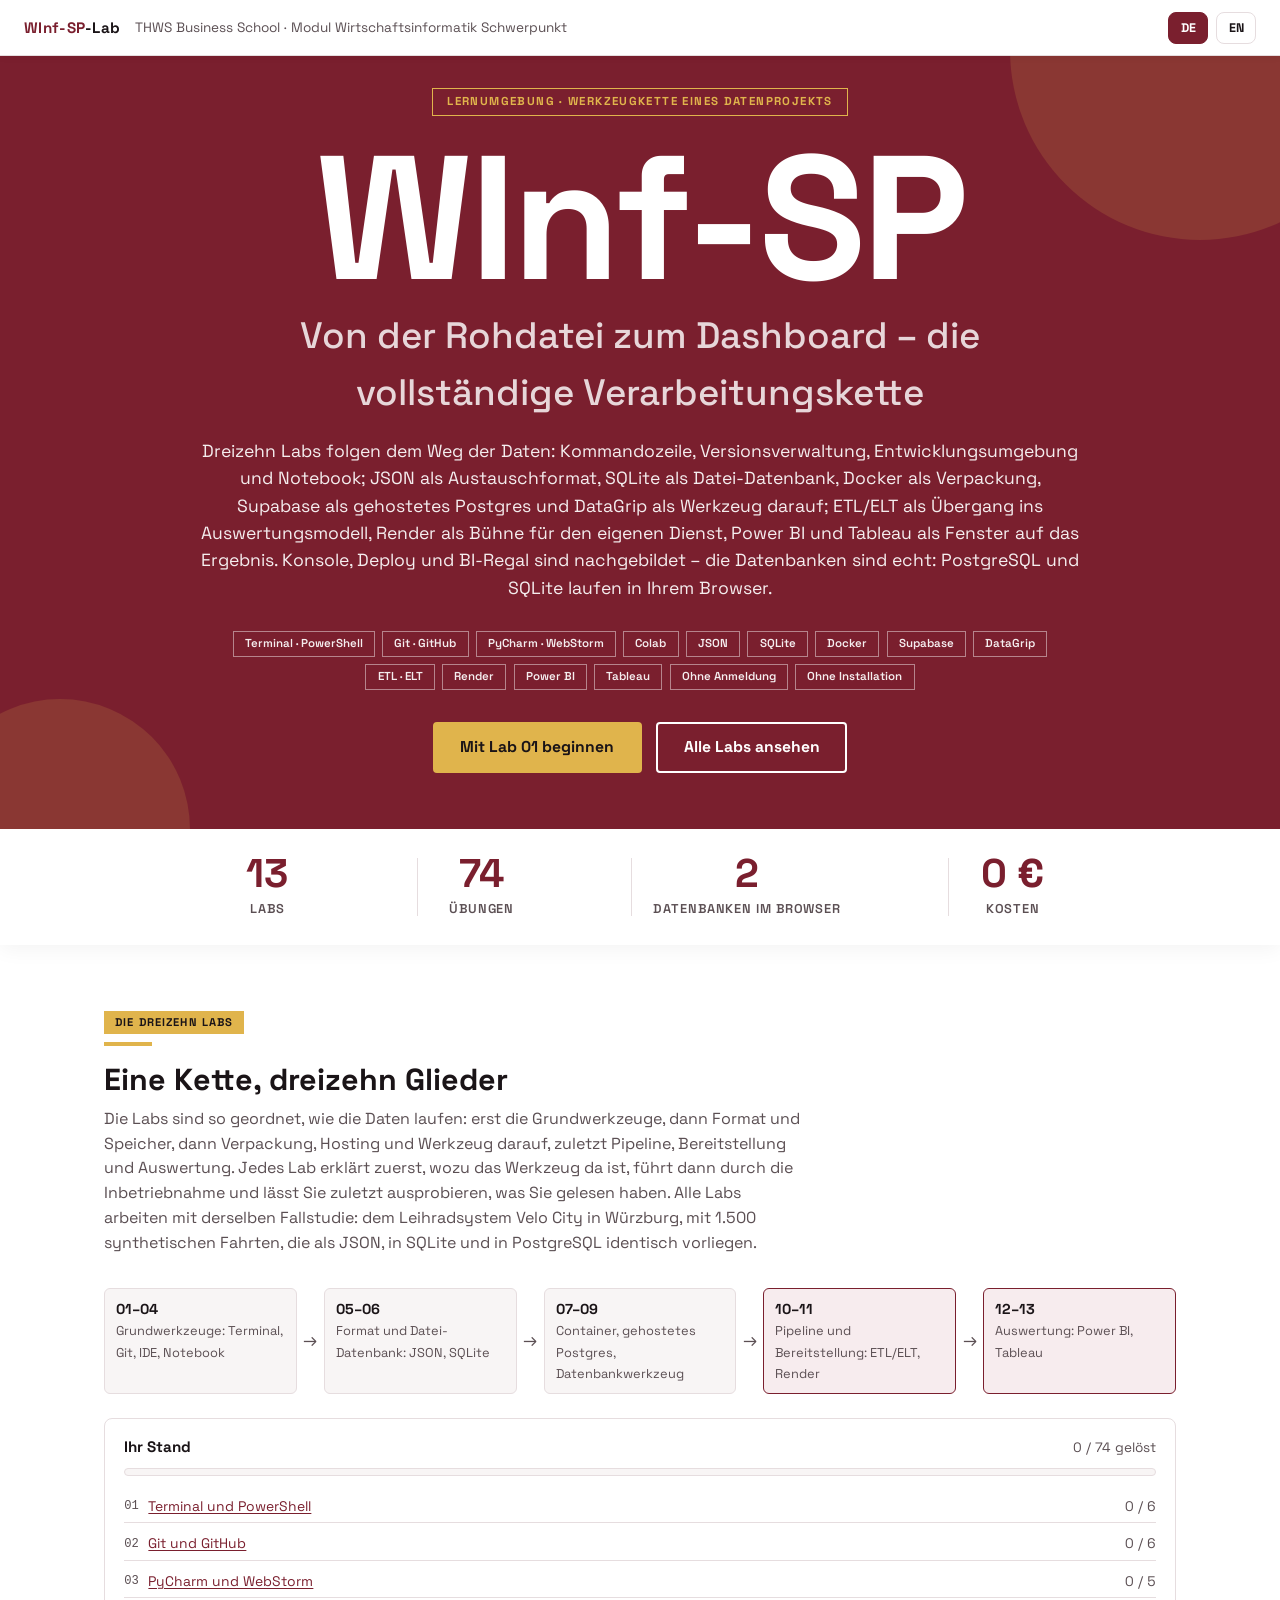
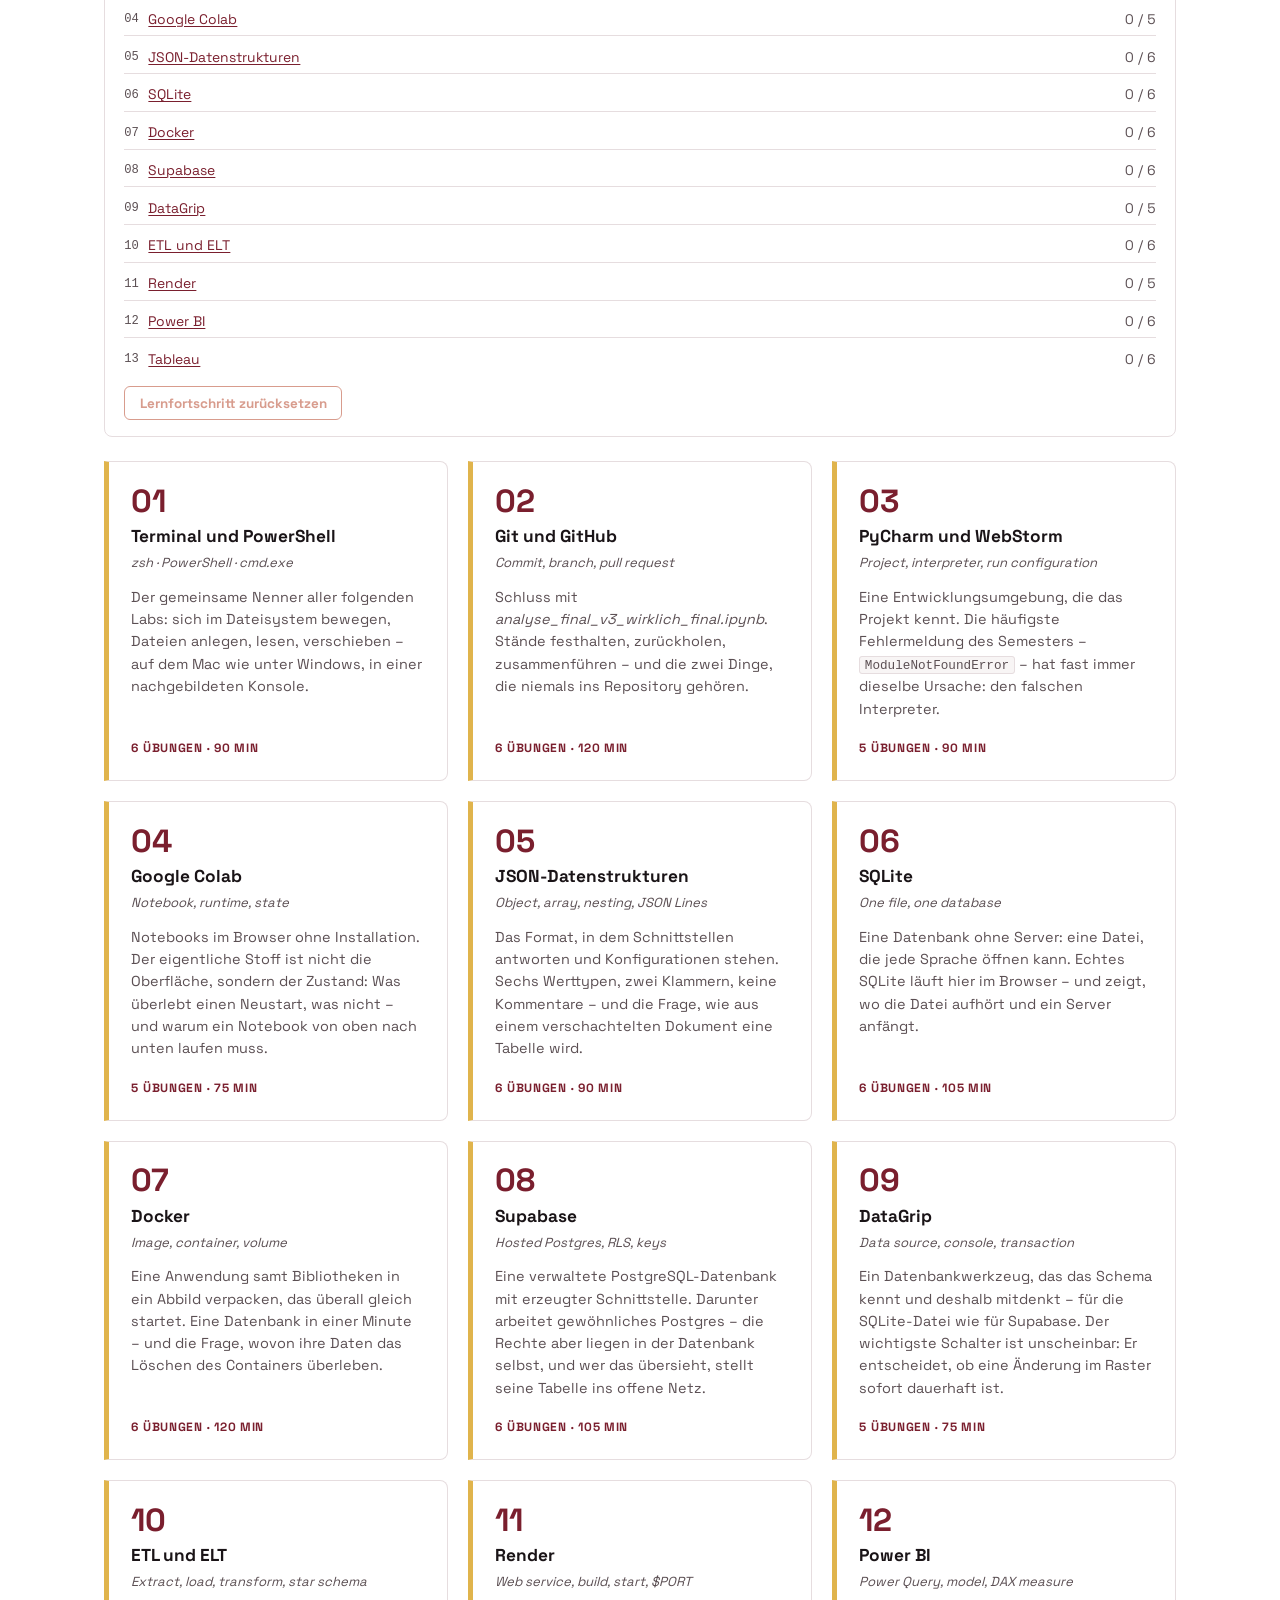
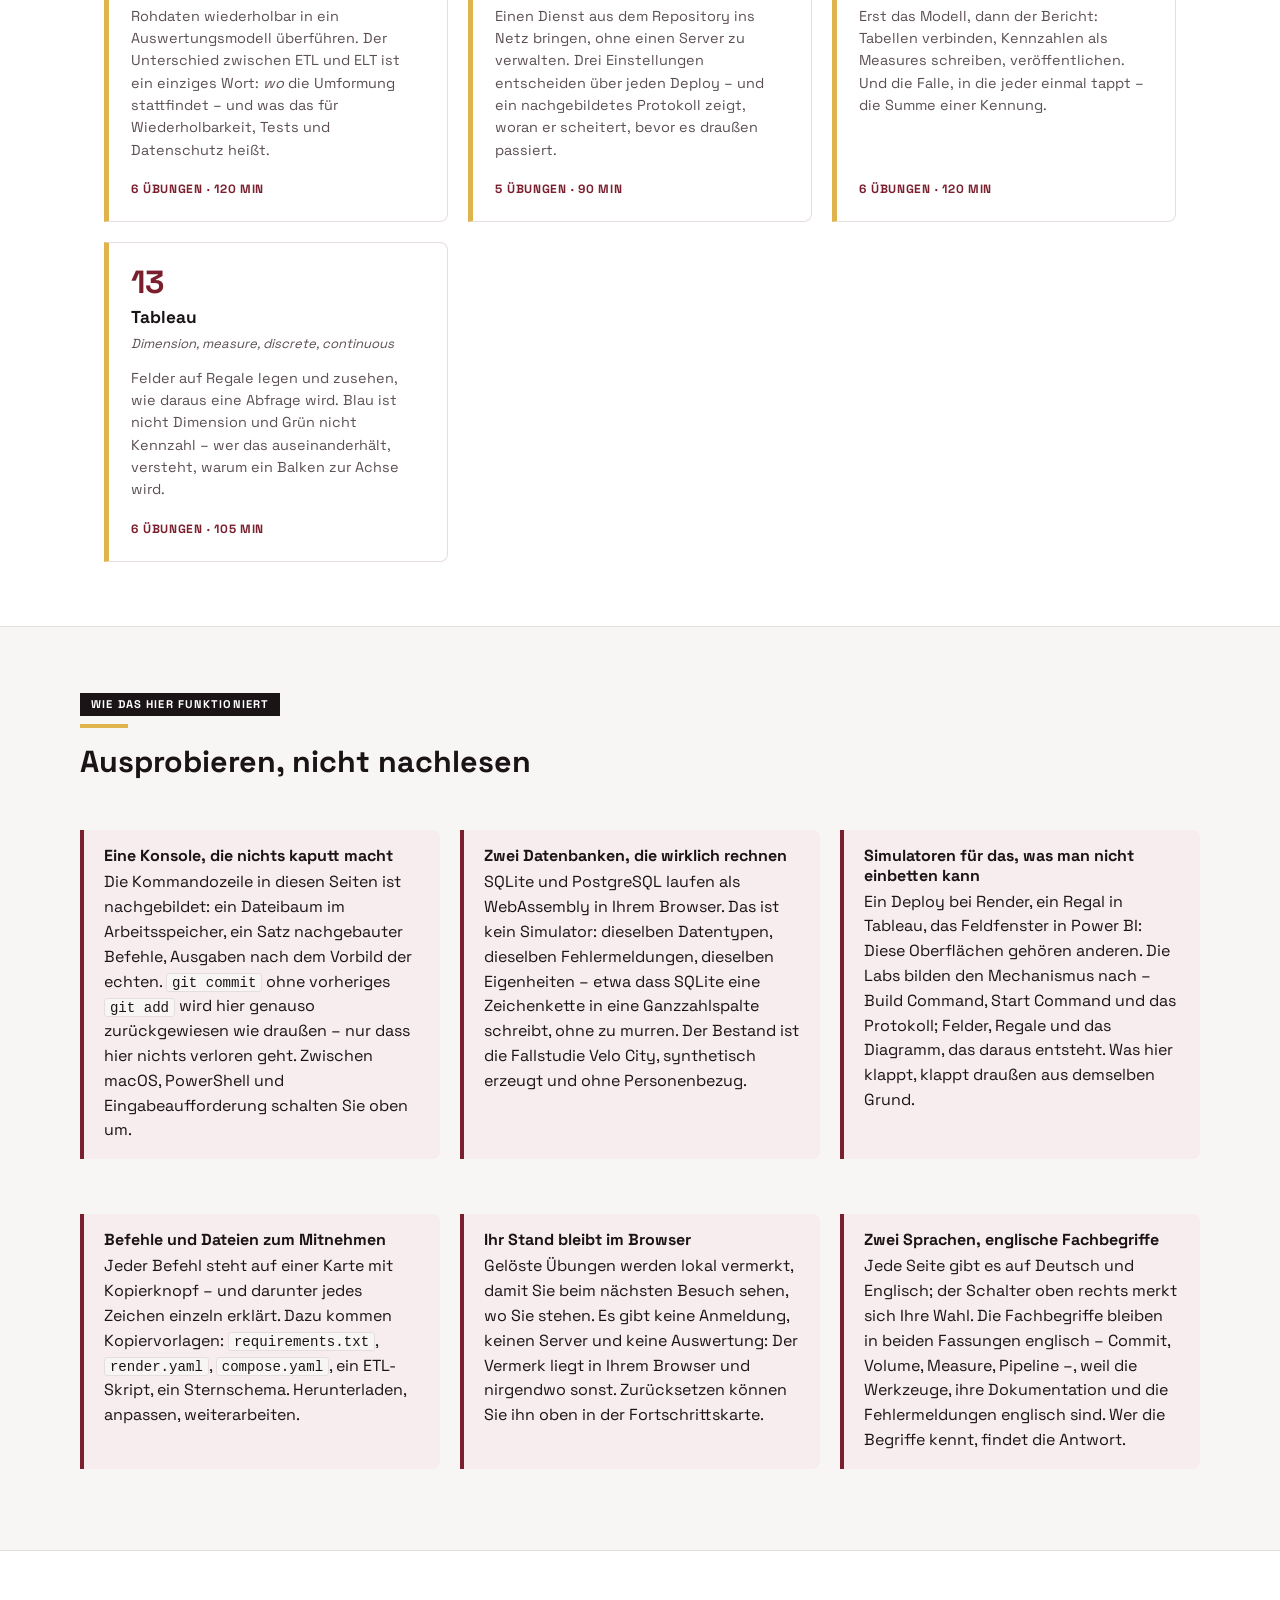
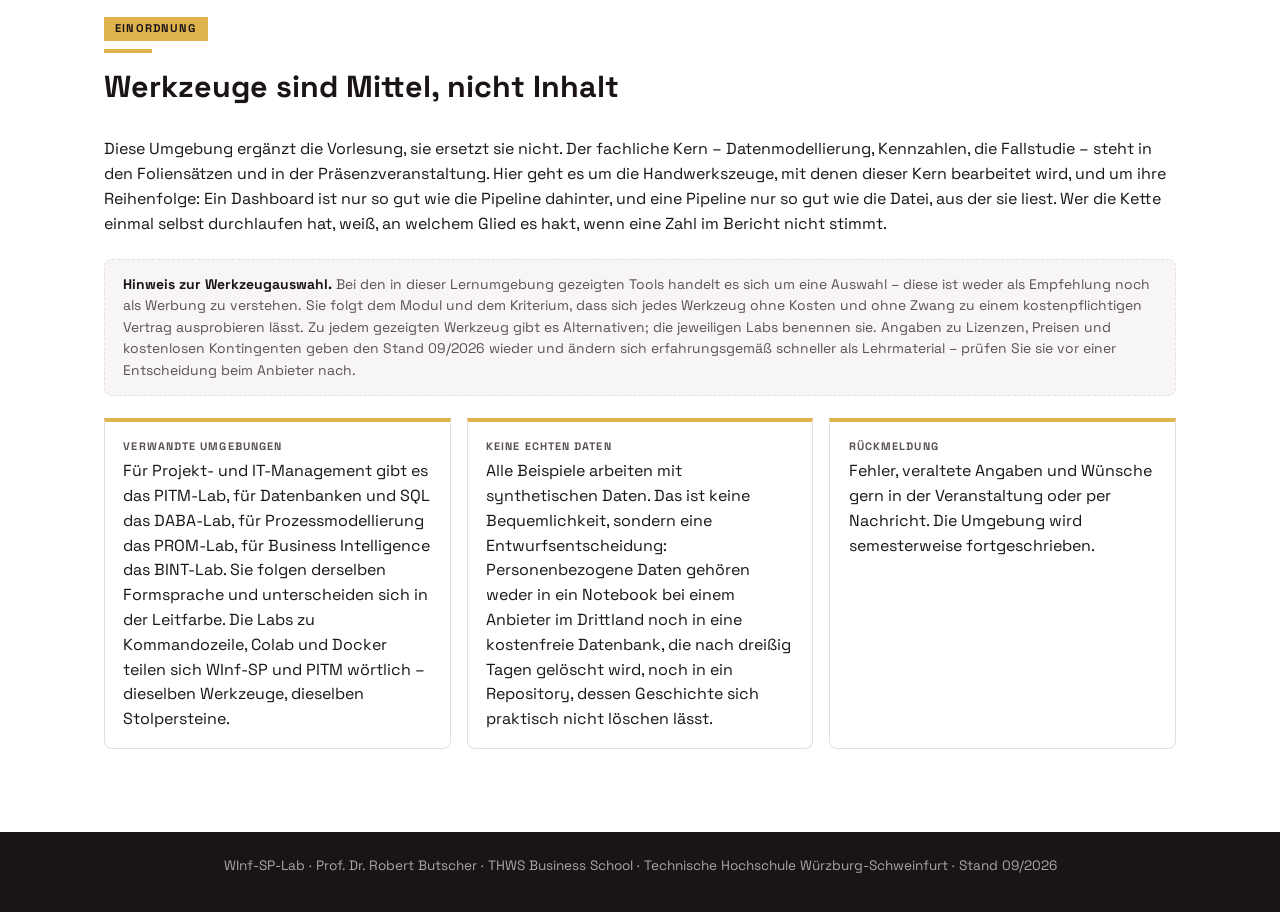
==== commit e6973441: "Startseite: Untertitel „die vollständige Verarbeitungskette“ Co-Authored-By: Claude Opus 5 <noreply@" ====
--- a/index.html
+++ b/index.html
@@ -36,8 +36,8 @@
     </span>
     <h1 class="hero-title">WInf-SP</h1>
     <p class="hero-subtitle">
-      <span lang="de">Von der Rohdatei zum Dashboard – jedes Glied der Kette selbst in Betrieb nehmen</span>
-      <span lang="en">From raw file to dashboard – putting every link of the chain into operation yourself</span>
+      <span lang="de">Von der Rohdatei zum Dashboard – die vollständige Verarbeitungskette</span>
+      <span lang="en">From raw file to dashboard – the complete processing chain</span>
     </p>
     <p class="hero-desc">
       <span lang="de">Dreizehn Labs folgen dem Weg der Daten: Kommandozeile, Versionsverwaltung, Entwicklungsumgebung
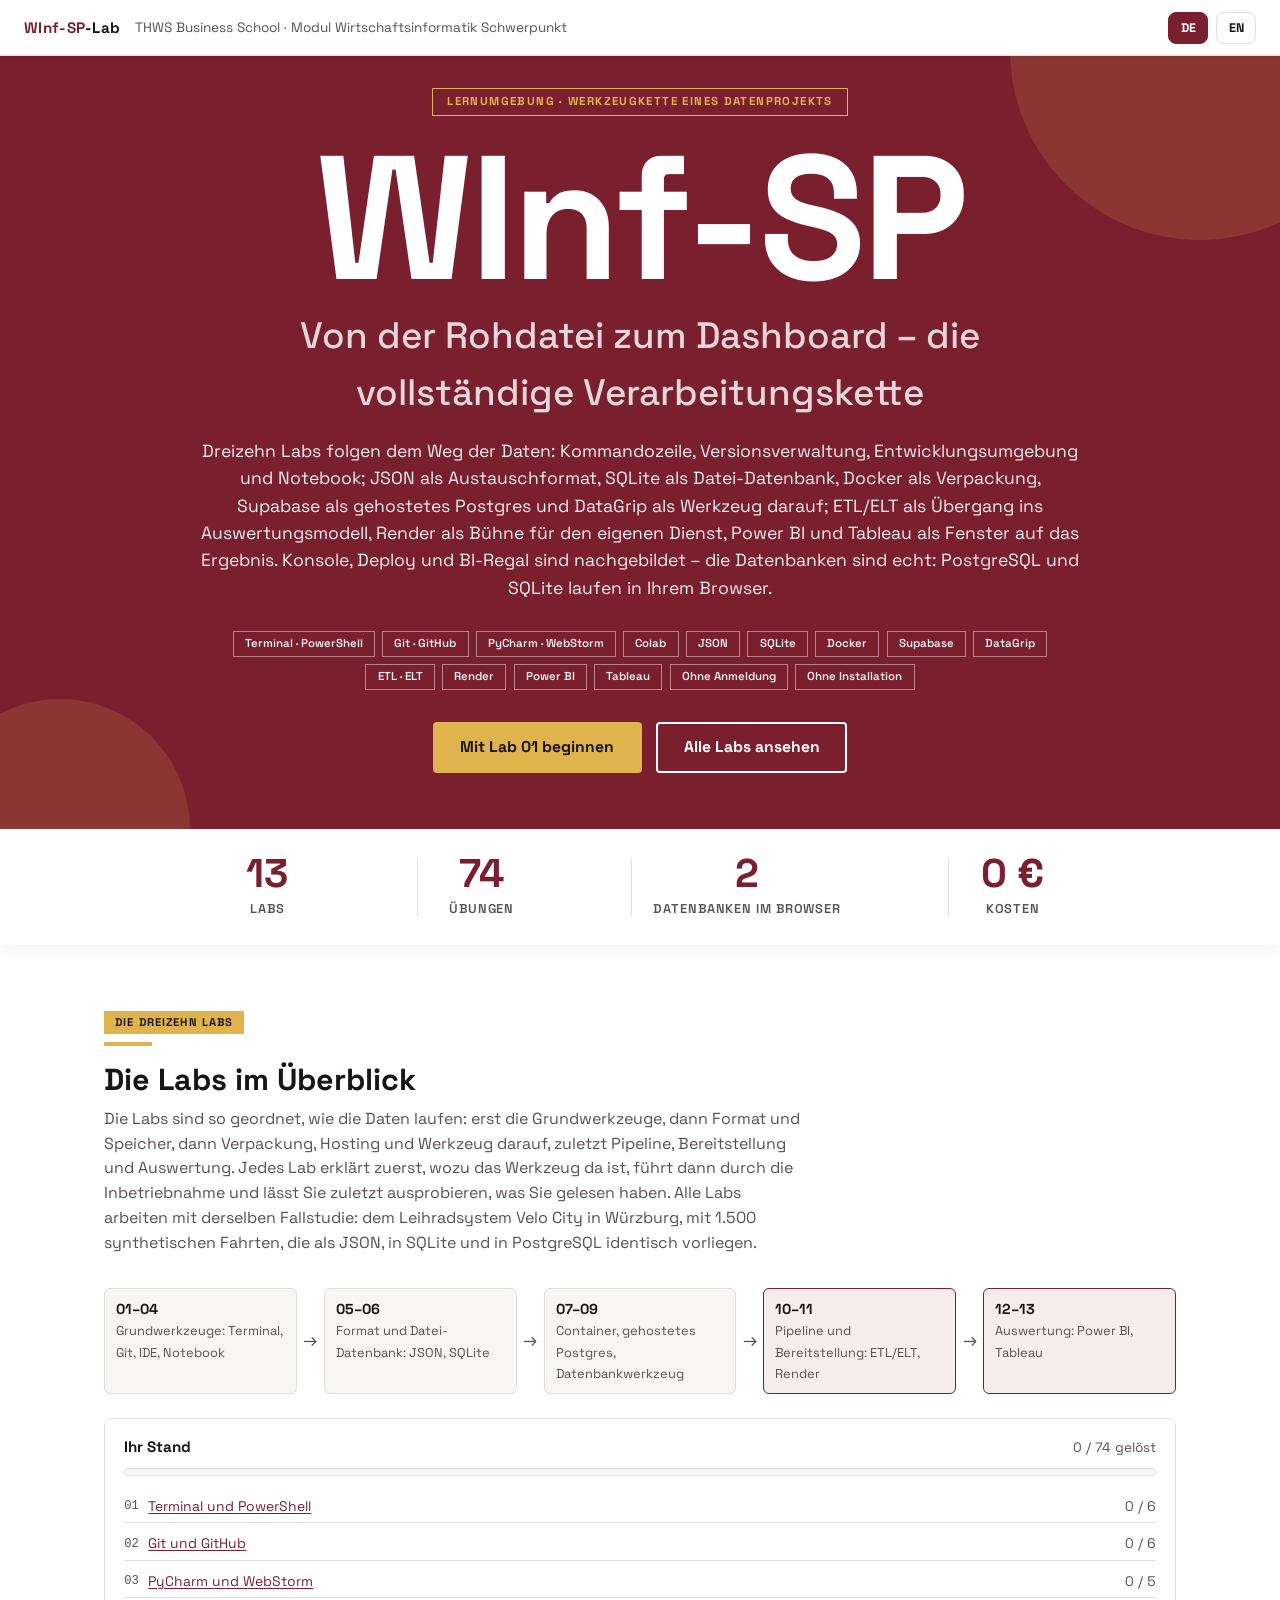
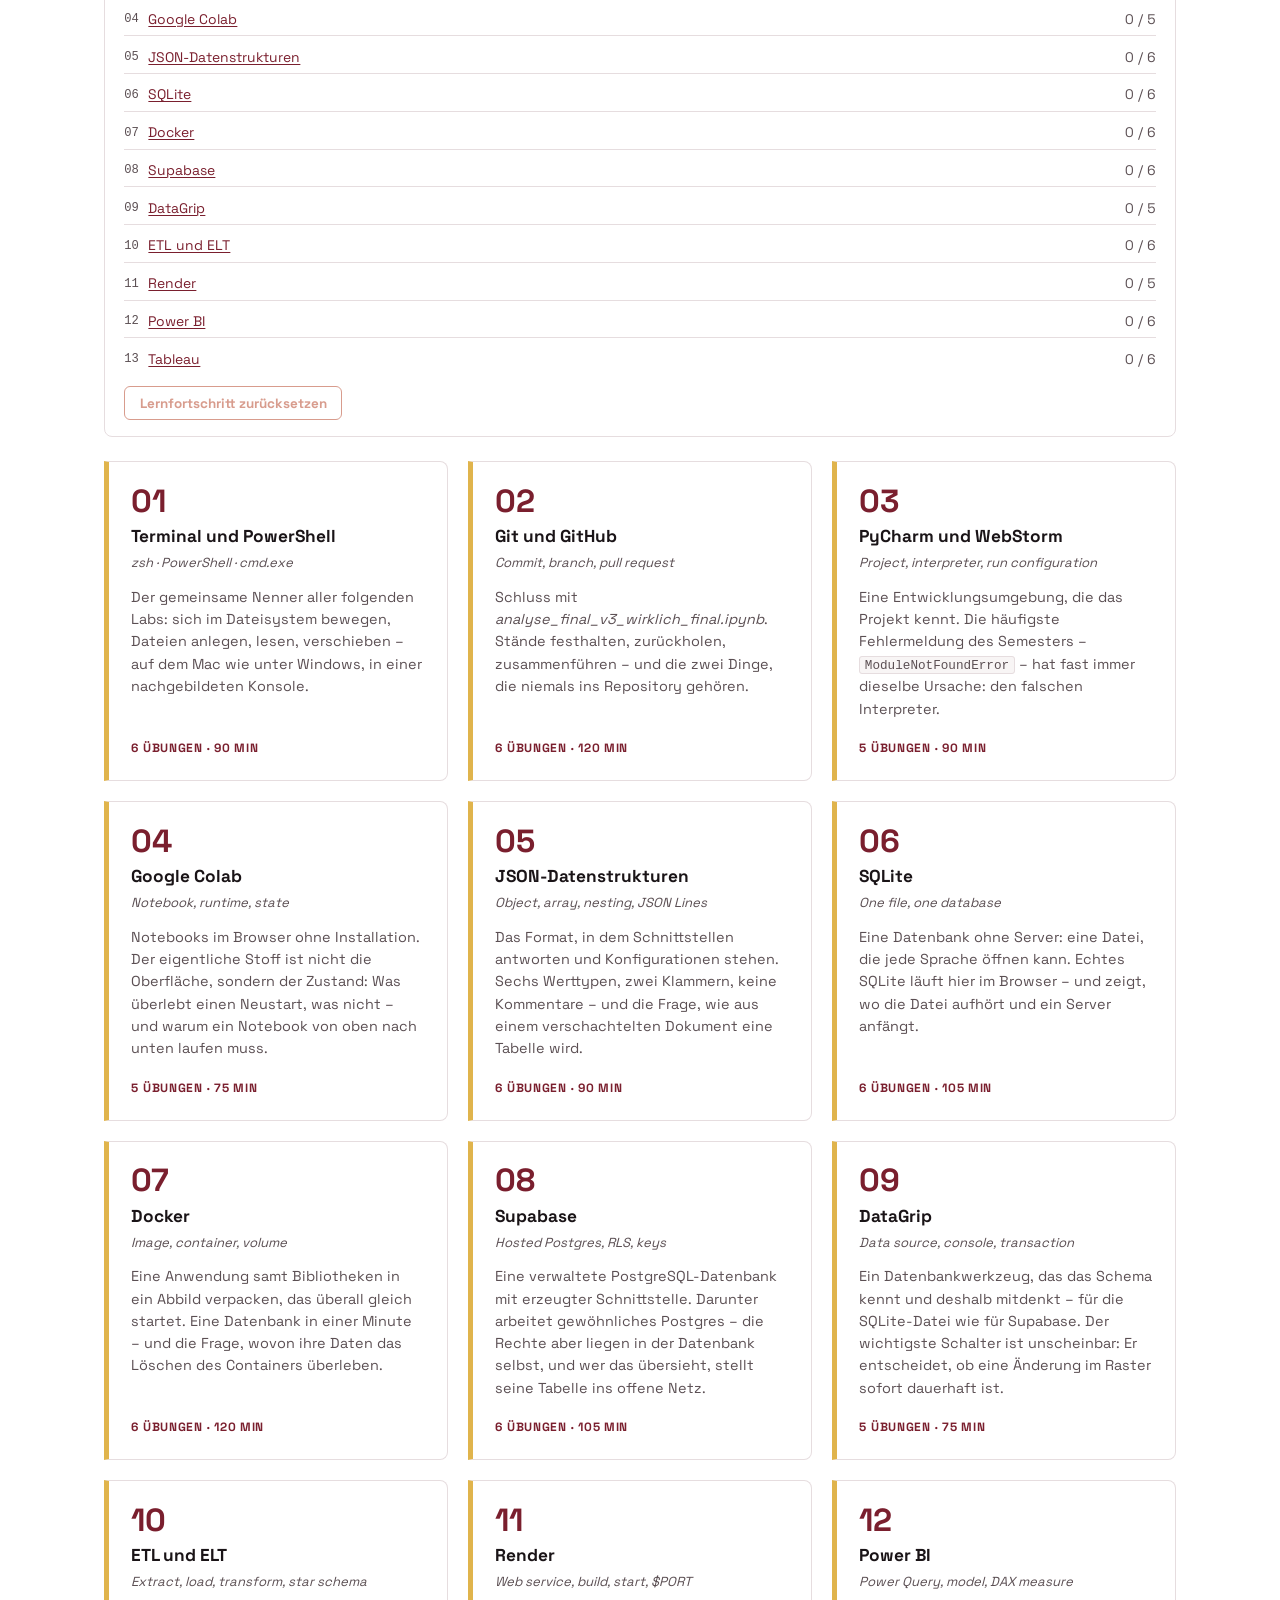
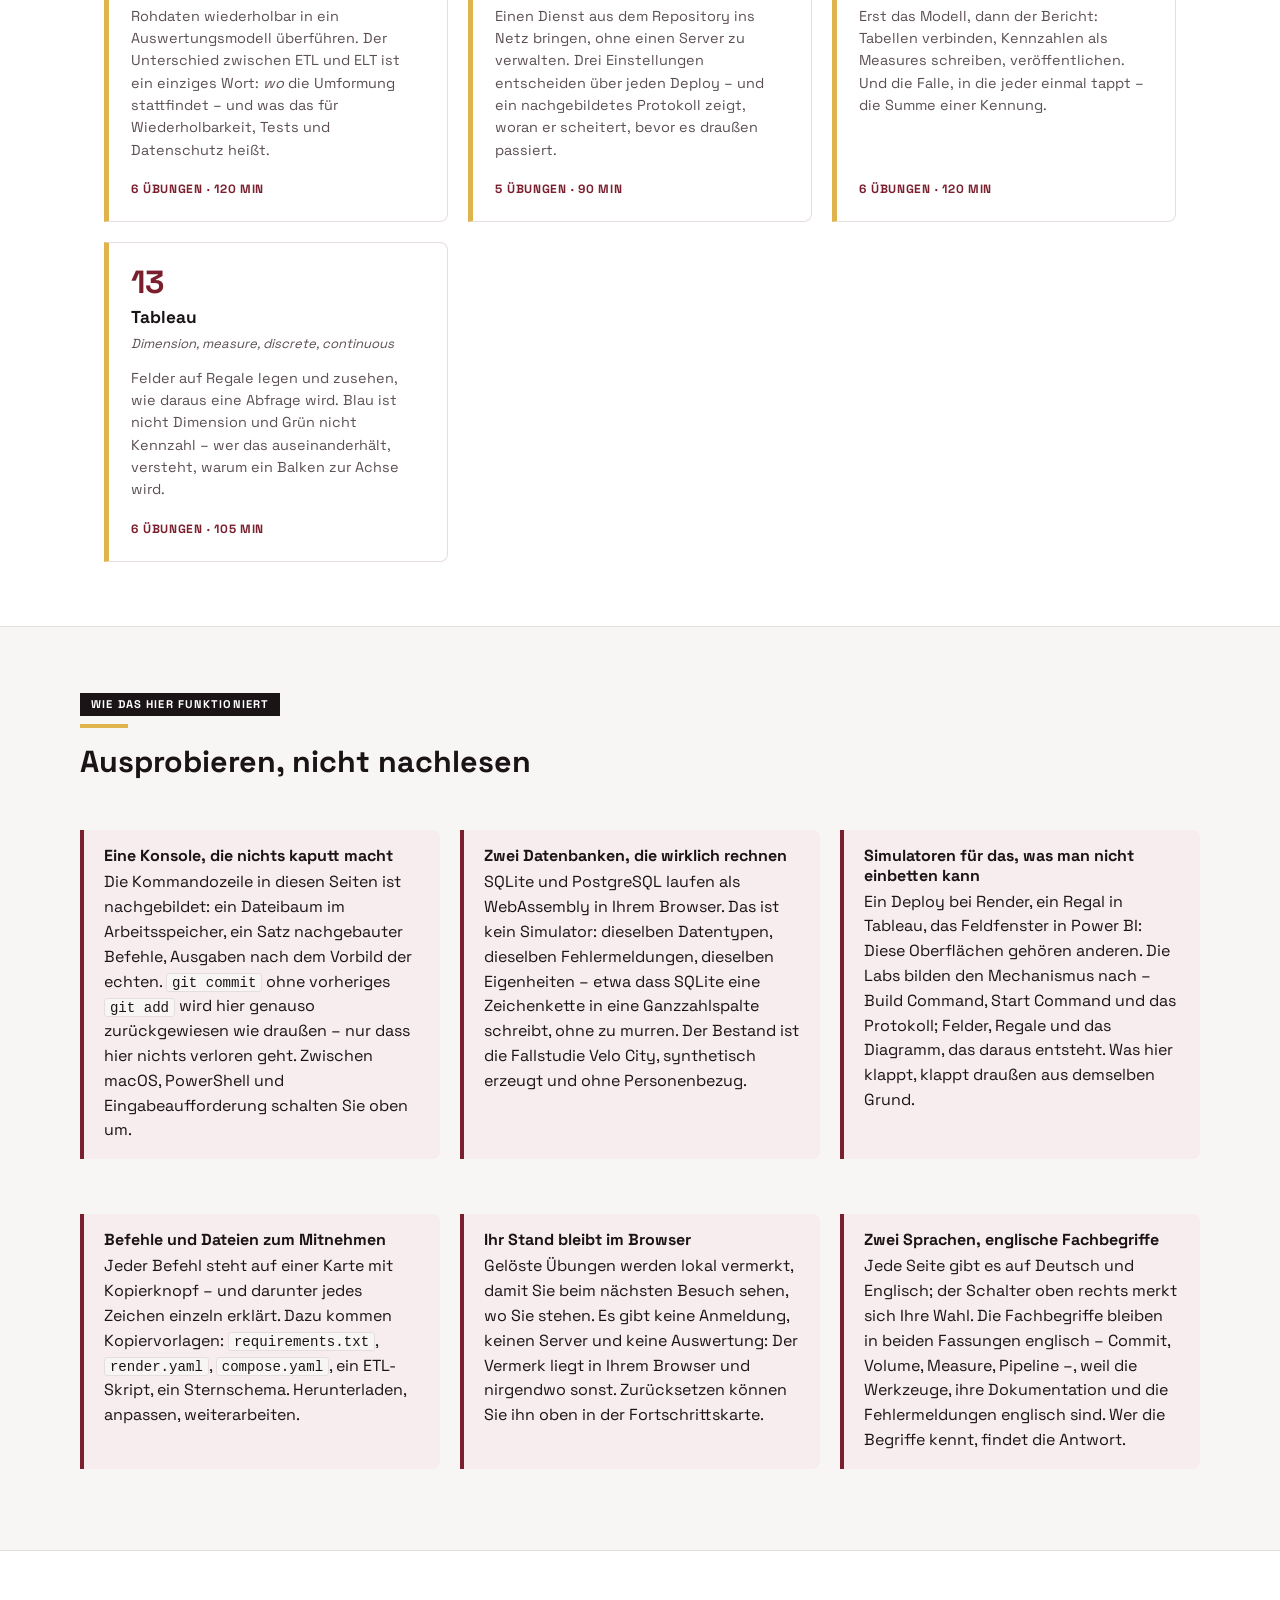
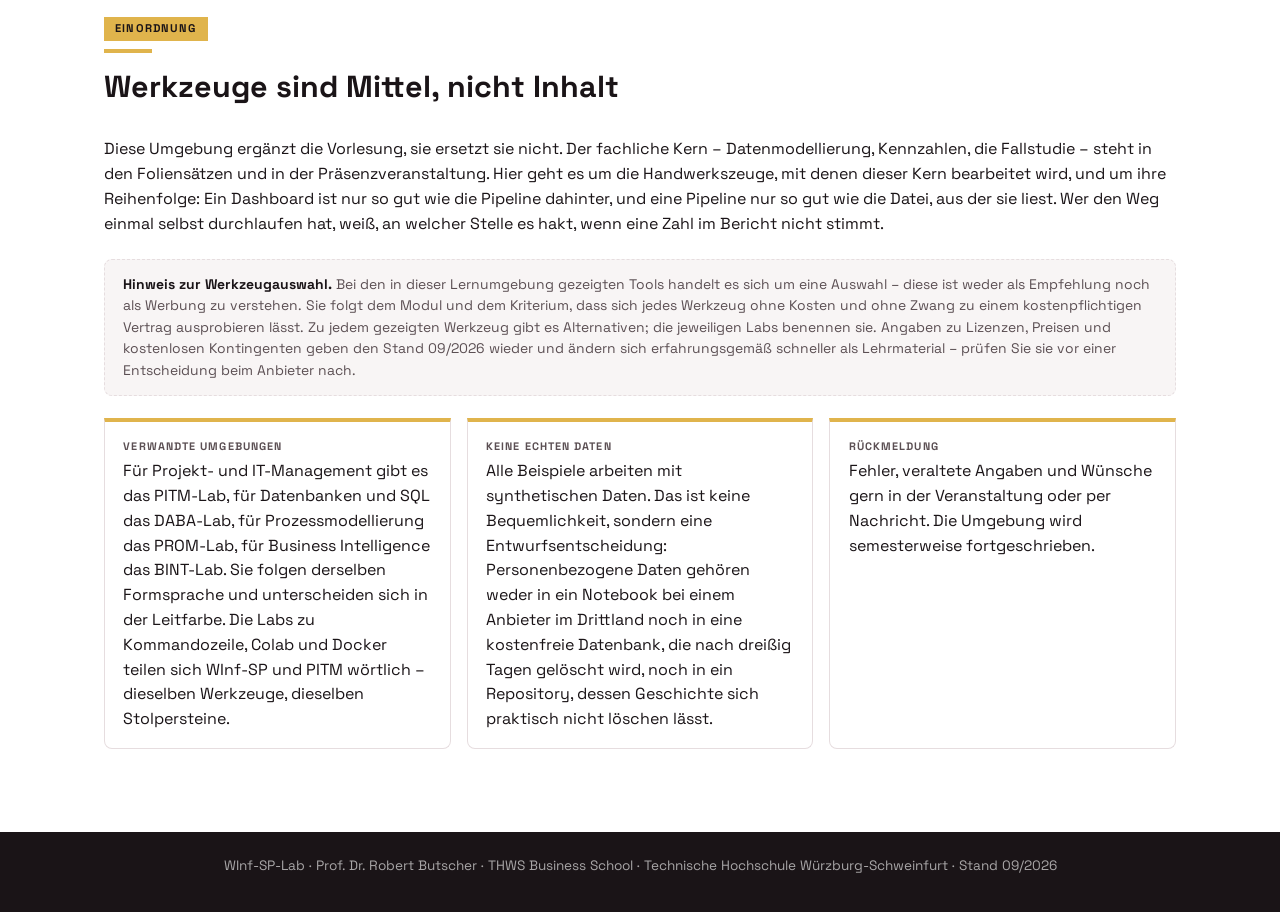
==== commit 9c9a3c7f: "Ketten-Metaphern ersetzt: „Die Labs im Überblick“, Stufen und Ablauf statt Kette und Glied Co-Author" ====
--- a/index.html
+++ b/index.html
@@ -95,8 +95,8 @@
     <span class="badge"><span lang="de">Die dreizehn Labs</span><span lang="en">The thirteen labs</span></span>
     <div class="accent-line"></div>
     <h2>
-      <span lang="de">Eine Kette, dreizehn Glieder</span>
-      <span lang="en">One chain, thirteen links</span>
+      <span lang="de">Die Labs im Überblick</span>
+      <span lang="en">The labs at a glance</span>
     </h2>
     <p>
       <span lang="de">Die Labs sind so geordnet, wie die Daten laufen: erst die Grundwerkzeuge, dann Format und
@@ -314,12 +314,12 @@
     <span lang="de">Diese Umgebung ergänzt die Vorlesung, sie ersetzt sie nicht. Der fachliche Kern – Datenmodellierung,
       Kennzahlen, die Fallstudie – steht in den Foliensätzen und in der Präsenzveranstaltung. Hier geht es um die
       Handwerkszeuge, mit denen dieser Kern bearbeitet wird, und um ihre Reihenfolge: Ein Dashboard ist nur so gut wie
-      die Pipeline dahinter, und eine Pipeline nur so gut wie die Datei, aus der sie liest. Wer die Kette einmal
-      selbst durchlaufen hat, weiß, an welchem Glied es hakt, wenn eine Zahl im Bericht nicht stimmt.</span>
+      die Pipeline dahinter, und eine Pipeline nur so gut wie die Datei, aus der sie liest. Wer den Weg einmal
+      selbst durchlaufen hat, weiß, an welcher Stelle es hakt, wenn eine Zahl im Bericht nicht stimmt.</span>
     <span lang="en">This environment complements the lecture, it does not replace it. The subject matter itself – data
       modelling, metrics, the case study – lives in the slide sets and in class. What this is about is the craft tools
       that subject matter is worked with, and their order: a dashboard is only as good as the pipeline behind it, and a
-      pipeline only as good as the file it reads from. Whoever has walked the chain once knows which link is stuck when
+      pipeline only as good as the file it reads from. Whoever has walked the path once knows at which step it gets stuck when
       a number in the report is wrong.</span>
   </p>
   <div class="auswahl-hinweis">
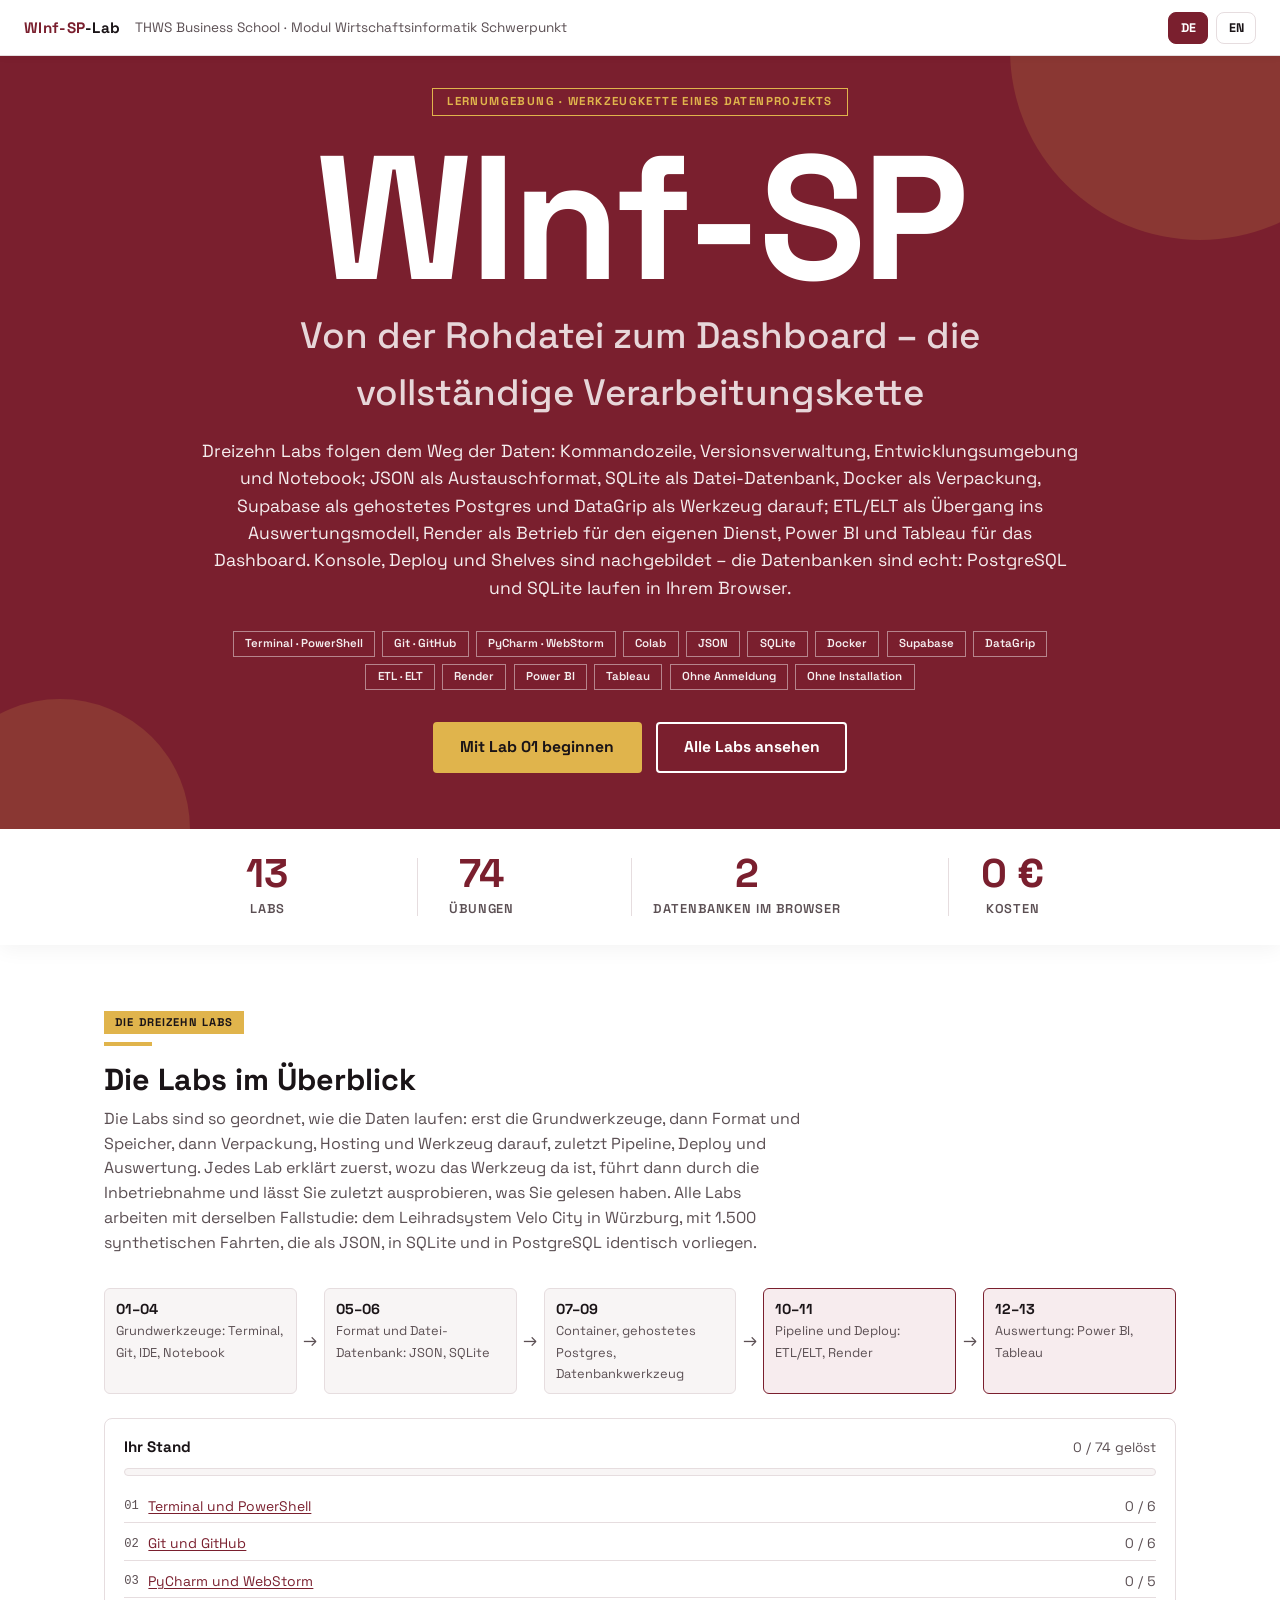
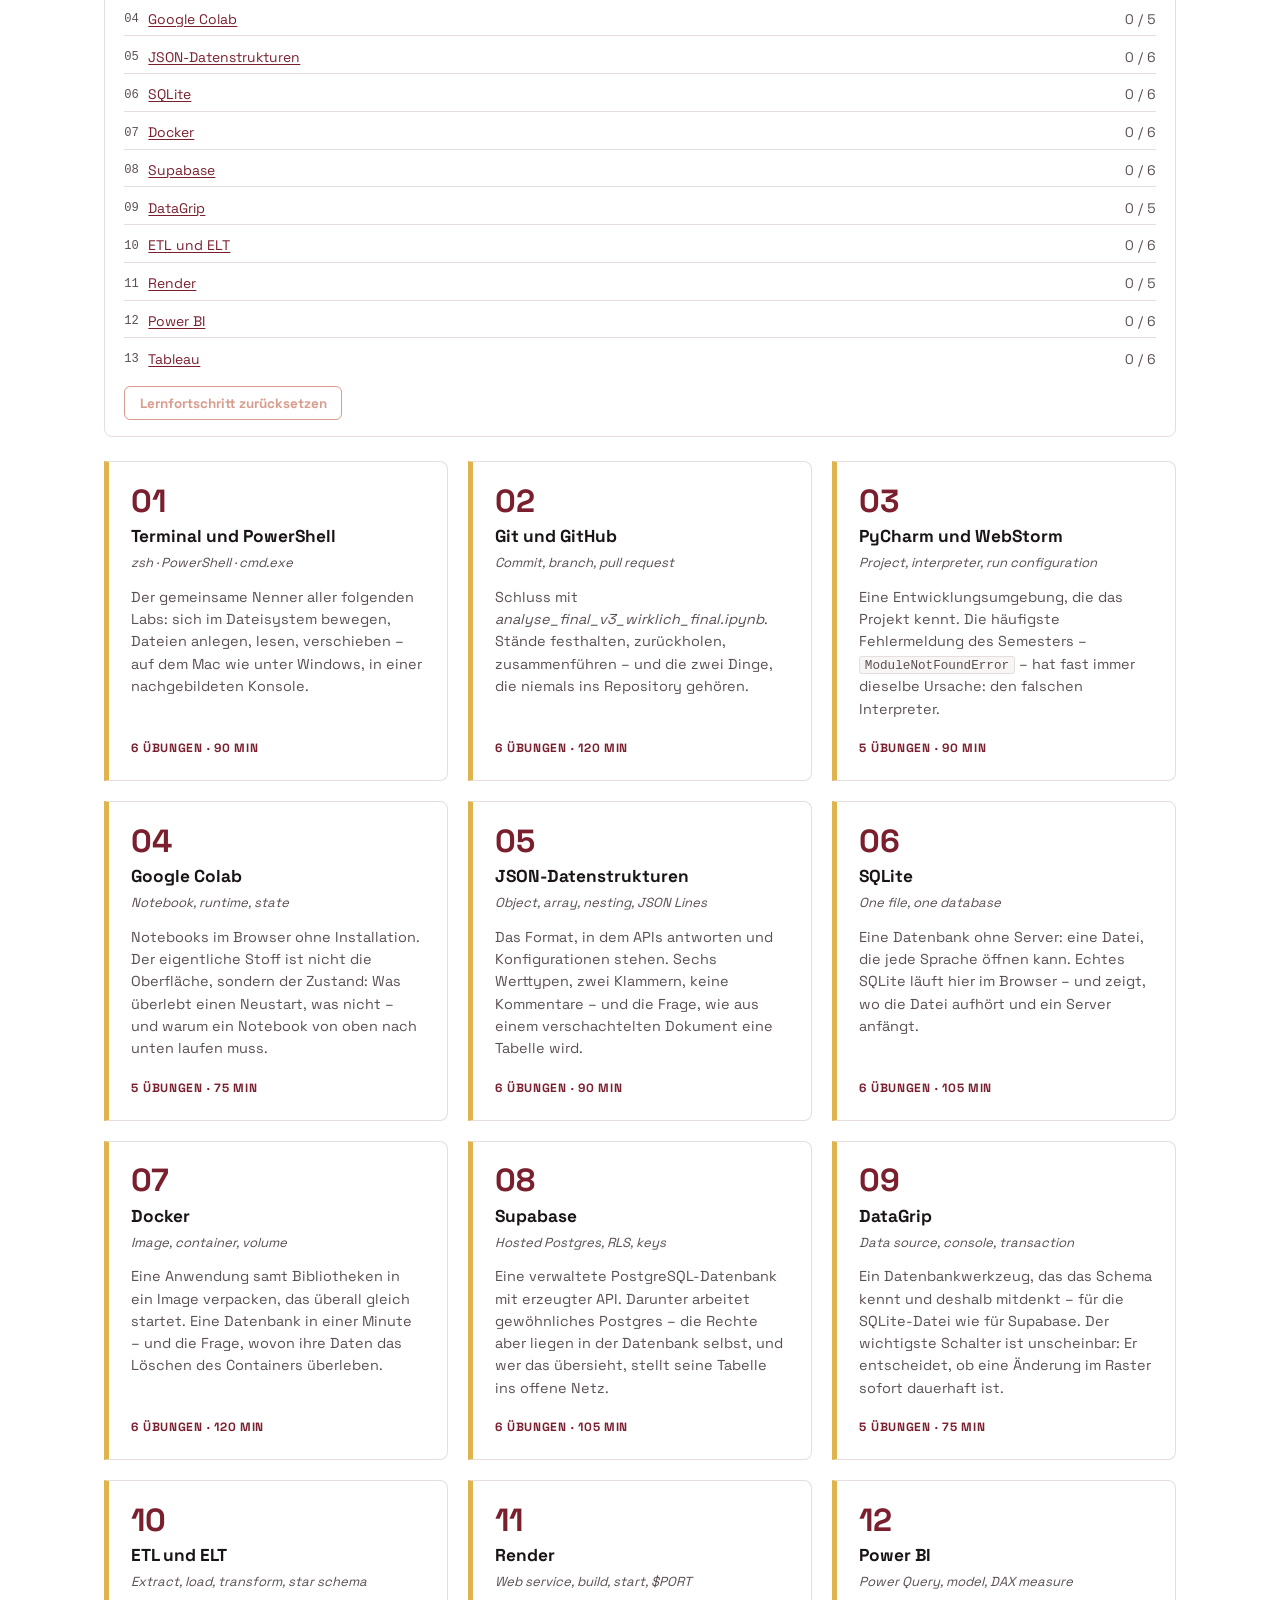
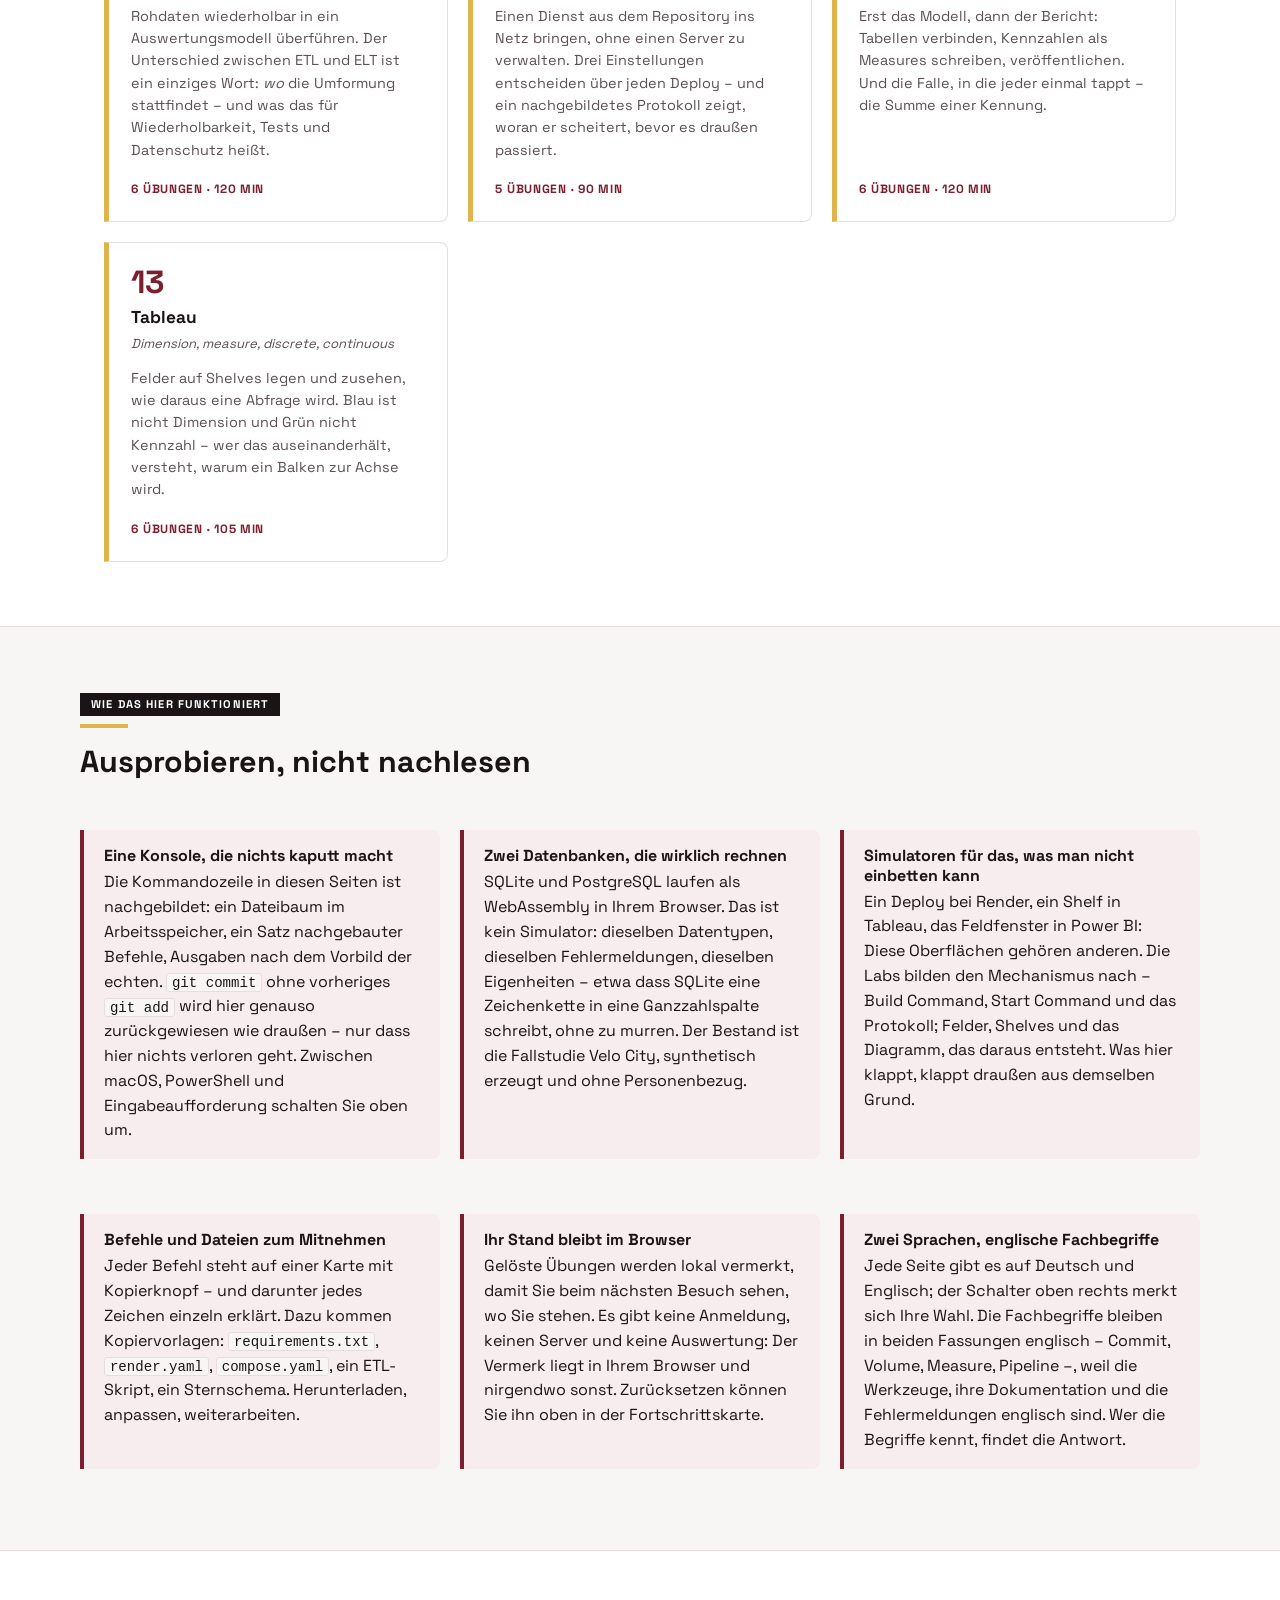
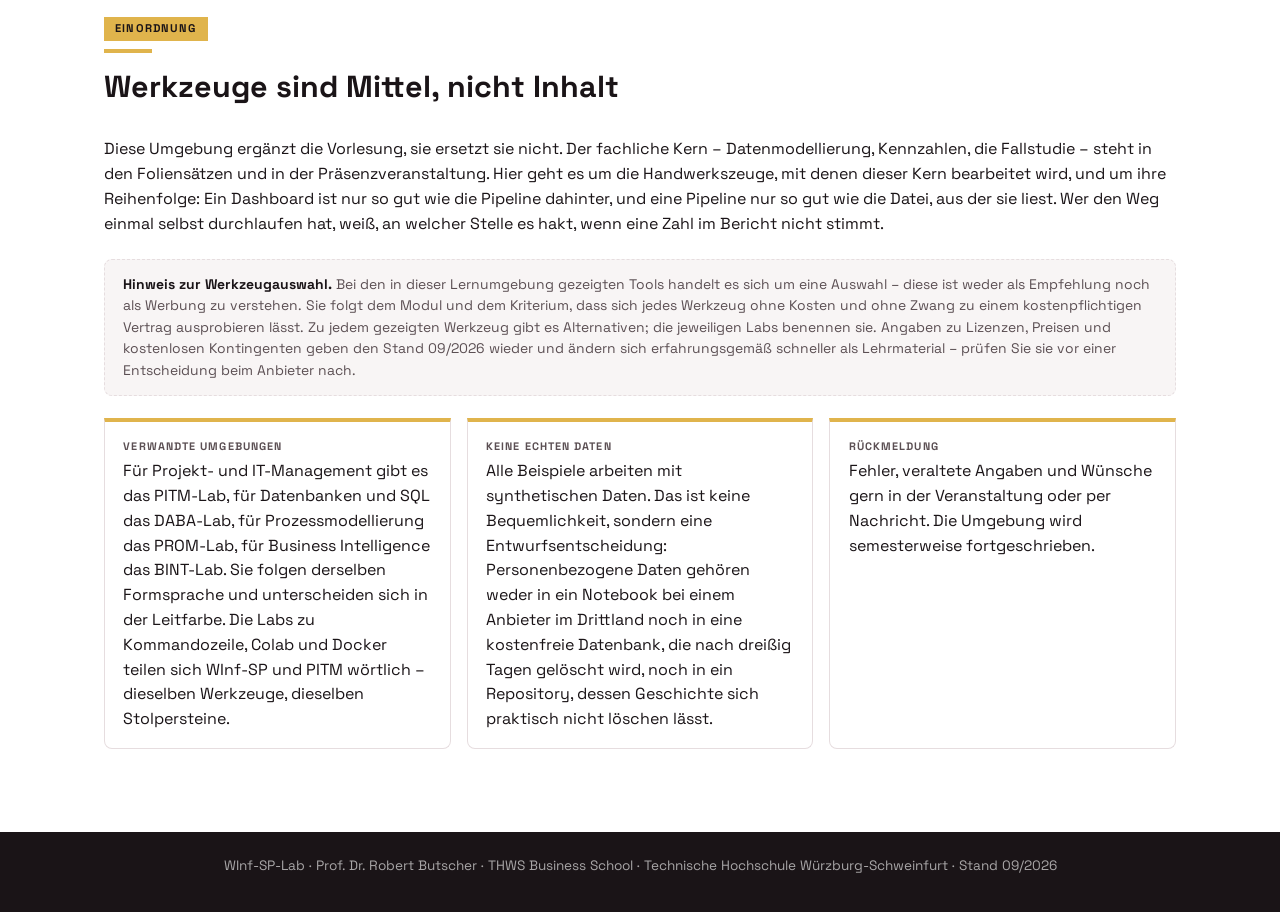
==== commit 7dbaf62a: "Textdurchsicht: englische Fachbegriffe statt Eindeutschungen, Rahmensätze und Metaphern gestrichen -" ====
--- a/index.html
+++ b/index.html
@@ -42,14 +42,10 @@
     <p class="hero-desc">
       <span lang="de">Dreizehn Labs folgen dem Weg der Daten: Kommandozeile, Versionsverwaltung, Entwicklungsumgebung
         und Notebook; JSON als Austauschformat, SQLite als Datei-Datenbank, Docker als Verpackung, Supabase als
-        gehostetes Postgres und DataGrip als Werkzeug darauf; ETL/ELT als Übergang ins Auswertungsmodell, Render als
-        Bühne für den eigenen Dienst, Power BI und Tableau als Fenster auf das Ergebnis. Konsole, Deploy und BI-Regal
-        sind nachgebildet – die Datenbanken sind echt: PostgreSQL und SQLite laufen in Ihrem Browser.</span>
+        gehostetes Postgres und DataGrip als Werkzeug darauf; ETL/ELT als Übergang ins Auswertungsmodell, Render als Betrieb für den eigenen Dienst, Power BI und Tableau für das Dashboard. Konsole, Deploy und Shelves sind nachgebildet – die Datenbanken sind echt: PostgreSQL und SQLite laufen in Ihrem Browser.</span>
       <span lang="en">Thirteen labs follow the path of the data: command line, version control, development environment
         and notebook; JSON as the exchange format, SQLite as the file database, Docker as the packaging, Supabase as
-        hosted Postgres and DataGrip as the tool on top; ETL/ELT as the passage into the analytical model, Render as the
-        stage for your own service, Power BI and Tableau as the window on the result. Console, deploy and BI shelf are
-        modelled – the databases are real: PostgreSQL and SQLite run in your browser.</span>
+        hosted Postgres and DataGrip as the tool on top; ETL/ELT as the passage into the analytical model, Render as hosting for your own service, Power BI and Tableau for the dashboard. Console, deploy and shelves are modelled – the databases are real: PostgreSQL and SQLite run in your browser.</span>
     </p>
     <div class="hero-badges">
       <span class="hero-badge">Terminal · PowerShell</span>
@@ -100,13 +96,13 @@
     </h2>
     <p>
       <span lang="de">Die Labs sind so geordnet, wie die Daten laufen: erst die Grundwerkzeuge, dann Format und
-        Speicher, dann Verpackung, Hosting und Werkzeug darauf, zuletzt Pipeline, Bereitstellung und Auswertung. Jedes
+        Speicher, dann Verpackung, Hosting und Werkzeug darauf, zuletzt Pipeline, Deploy und Auswertung. Jedes
         Lab erklärt zuerst, wozu das Werkzeug da ist, führt dann durch die Inbetriebnahme und lässt Sie zuletzt
         ausprobieren, was Sie gelesen haben. Alle Labs arbeiten mit derselben Fallstudie: dem Leihradsystem Velo City
         in Würzburg, mit 1.500 synthetischen Fahrten, die als JSON, in SQLite und in PostgreSQL identisch
         vorliegen.</span>
       <span lang="en">The labs are ordered the way the data flows: first the basic tools, then format and storage, then
-        packaging, hosting and the tool on top, finally pipeline, deployment and analysis. Every lab first explains what
+        packaging, hosting and the tool on top, finally pipeline, deploy and analysis. Every lab first explains what
         the tool is for, then walks through setting it up, and finally lets you try out what you have read. All labs
         work with the same case study: the Velo City bike-sharing system in Würzburg, with 1,500 synthetic rides that
         exist identically as JSON, in SQLite and in PostgreSQL.</span>
@@ -119,7 +115,7 @@
     <span class="pfeil">→</span>
     <div class="glied hell"><span class="titel">07–09</span><span class="was"><span lang="de">Container, gehostetes Postgres, Datenbankwerkzeug</span><span lang="en">Container, hosted Postgres, database tool</span></span></div>
     <span class="pfeil">→</span>
-    <div class="glied betont"><span class="titel">10–11</span><span class="was"><span lang="de">Pipeline und Bereitstellung: ETL/ELT, Render</span><span lang="en">Pipeline and deployment: ETL/ELT, Render</span></span></div>
+    <div class="glied betont"><span class="titel">10–11</span><span class="was"><span lang="de">Pipeline und Deploy: ETL/ELT, Render</span><span lang="en">Pipeline and deploy: ETL/ELT, Render</span></span></div>
     <span class="pfeil">→</span>
     <div class="glied betont"><span class="titel">12–13</span><span class="was"><span lang="de">Auswertung: Power BI, Tableau</span><span lang="en">Analysis: Power BI, Tableau</span></span></div>
   </div>
@@ -162,7 +158,7 @@
       <div class="lab-num">05</div>
       <h3><span lang="de">JSON-Datenstrukturen</span><span lang="en">JSON data structures</span></h3>
       <div class="sub">Object, array, nesting, JSON Lines</div>
-      <div class="desc"><span lang="de">Das Format, in dem Schnittstellen antworten und Konfigurationen stehen. Sechs Werttypen, zwei Klammern, keine Kommentare – und die Frage, wie aus einem verschachtelten Dokument eine Tabelle wird.</span><span lang="en">The format APIs answer in and configurations are written in. Six value types, two brackets, no comments – and the question of how a nested document becomes a table.</span></div>
+      <div class="desc"><span lang="de">Das Format, in dem APIs antworten und Konfigurationen stehen. Sechs Werttypen, zwei Klammern, keine Kommentare – und die Frage, wie aus einem verschachtelten Dokument eine Tabelle wird.</span><span lang="en">The format APIs answer in and configurations are written in. Six value types, two brackets, no comments – and the question of how a nested document becomes a table.</span></div>
       <div class="meta">6 <span lang="de">Übungen</span><span lang="en">exercises</span> · <span lang="de">90 Min</span><span lang="en">90 min</span></div>
     </a>
 
@@ -178,7 +174,7 @@
       <div class="lab-num">07</div>
       <h3>Docker</h3>
       <div class="sub">Image, container, volume</div>
-      <div class="desc"><span lang="de">Eine Anwendung samt Bibliotheken in ein Abbild verpacken, das überall gleich startet. Eine Datenbank in einer Minute – und die Frage, wovon ihre Daten das Löschen des Containers überleben.</span><span lang="en">Packing an application with its libraries into an image that starts the same everywhere. A database in one minute – and the question of what makes its data survive the container's deletion.</span></div>
+      <div class="desc"><span lang="de">Eine Anwendung samt Bibliotheken in ein Image verpacken, das überall gleich startet. Eine Datenbank in einer Minute – und die Frage, wovon ihre Daten das Löschen des Containers überleben.</span><span lang="en">Packing an application with its libraries into an image that starts the same everywhere. A database in one minute – and the question of what makes its data survive the container's deletion.</span></div>
       <div class="meta">6 <span lang="de">Übungen</span><span lang="en">exercises</span> · <span lang="de">120 Min</span><span lang="en">120 min</span></div>
     </a>
 
@@ -186,7 +182,7 @@
       <div class="lab-num">08</div>
       <h3>Supabase</h3>
       <div class="sub">Hosted Postgres, RLS, keys</div>
-      <div class="desc"><span lang="de">Eine verwaltete PostgreSQL-Datenbank mit erzeugter Schnittstelle. Darunter arbeitet gewöhnliches Postgres – die Rechte aber liegen in der Datenbank selbst, und wer das übersieht, stellt seine Tabelle ins offene Netz.</span><span lang="en">A managed PostgreSQL database with a generated interface. Underneath sits ordinary Postgres – but the permissions live in the database itself, and whoever overlooks that puts their table on the open internet.</span></div>
+      <div class="desc"><span lang="de">Eine verwaltete PostgreSQL-Datenbank mit erzeugter API. Darunter arbeitet gewöhnliches Postgres – die Rechte aber liegen in der Datenbank selbst, und wer das übersieht, stellt seine Tabelle ins offene Netz.</span><span lang="en">A managed PostgreSQL database with a generated interface. Underneath sits ordinary Postgres – but the permissions live in the database itself, and whoever overlooks that puts their table on the open internet.</span></div>
       <div class="meta">6 <span lang="de">Übungen</span><span lang="en">exercises</span> · <span lang="de">105 Min</span><span lang="en">105 min</span></div>
     </a>
 
@@ -226,7 +222,7 @@
       <div class="lab-num">13</div>
       <h3>Tableau</h3>
       <div class="sub">Dimension, measure, discrete, continuous</div>
-      <div class="desc"><span lang="de">Felder auf Regale legen und zusehen, wie daraus eine Abfrage wird. Blau ist nicht Dimension und Grün nicht Kennzahl – wer das auseinanderhält, versteht, warum ein Balken zur Achse wird.</span><span lang="en">Putting fields on shelves and watching a query emerge. Blue is not dimension and green is not measure – whoever keeps that apart understands why a bar becomes an axis.</span></div>
+      <div class="desc"><span lang="de">Felder auf Shelves legen und zusehen, wie daraus eine Abfrage wird. Blau ist nicht Dimension und Grün nicht Kennzahl – wer das auseinanderhält, versteht, warum ein Balken zur Achse wird.</span><span lang="en">Putting fields on shelves and watching a query emerge. Blue is not dimension and green is not measure – whoever keeps that apart understands why a bar becomes an axis.</span></div>
       <div class="meta">6 <span lang="de">Übungen</span><span lang="en">exercises</span> · <span lang="de">105 Min</span><span lang="en">105 min</span></div>
     </a>
 
@@ -264,9 +260,9 @@
       </div>
       <div class="concept-box">
         <h3><span lang="de">Simulatoren für das, was man nicht einbetten kann</span><span lang="en">Simulators for what cannot be embedded</span></h3>
-        <p><span lang="de">Ein Deploy bei Render, ein Regal in Tableau, das Feldfenster in Power BI: Diese Oberflächen
+        <p><span lang="de">Ein Deploy bei Render, ein Shelf in Tableau, das Feldfenster in Power BI: Diese Oberflächen
           gehören anderen. Die Labs bilden den Mechanismus nach – Build Command, Start Command und das Protokoll;
-          Felder, Regale und das Diagramm, das daraus entsteht. Was hier klappt, klappt draußen aus demselben
+          Felder, Shelves und das Diagramm, das daraus entsteht. Was hier klappt, klappt draußen aus demselben
           Grund.</span>
         <span lang="en">A deploy on Render, a shelf in Tableau, the field pane in Power BI: these interfaces belong to
           others. The labs model the mechanism – build command, start command and the log; fields, shelves and the
